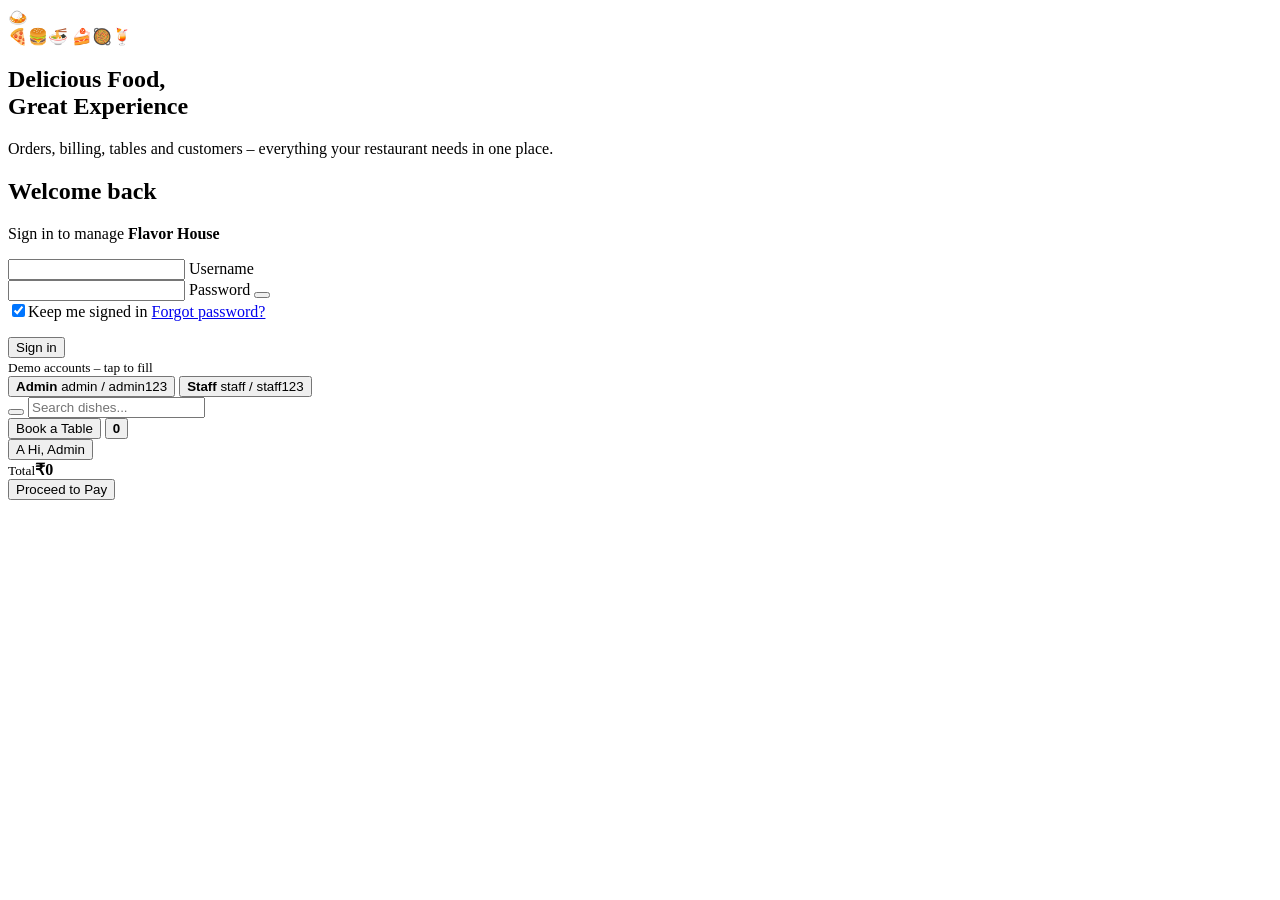
==== index.html @ 76cc6c1e "Add initial HTML structure for restaurant management app" ====
<!DOCTYPE html>
<html lang="en">

<head>
  <meta charset="UTF-8">
  <meta name="viewport" content="width=device-width, initial-scale=1, viewport-fit=cover">
  <meta name="theme-color" content="#111111">
  <title>Flavor House – Restaurant Management</title>
  <link rel="preconnect" href="https://fonts.googleapis.com">
  <link rel="preconnect" href="https://fonts.gstatic.com" crossorigin>
  <link
    href="https://fonts.googleapis.com/css2?family=Inter:wght@400;500;600;700;800&family=Playfair+Display:wght@600;700&display=swap"
    rel="stylesheet">
  <link rel="stylesheet" href="style.css">
</head>

<body>

  <!-- =====================  LOGIN  ===================== -->
  <div id="login" class="login">
    <div class="bg-orbs" aria-hidden="true"><span></span><span></span><span></span></div>
    <div class="floaters" id="floaters" aria-hidden="true"></div>

    <div class="login-shell">
      <!-- brand side -->
      <section class="login-brand">
        <div class="orbit" aria-hidden="true">
          <div class="orbit-ring"></div>
          <div class="orbit-center">🍛</div>
          <span style="--i:0">🍕</span><span style="--i:1">🍔</span><span style="--i:2">🍜</span>
          <span style="--i:3">🍰</span><span style="--i:4">🥘</span><span style="--i:5">🍹</span>
        </div>
        <h2>Delicious Food,<br>Great Experience</h2>
        <p>Orders, billing, tables and customers – everything your restaurant needs in one place.</p>
      </section>

      <!-- form side -->
      <section class="login-card" id="loginCard">
        <div class="login-logo" id="loginLogo"></div>
        <h1>Welcome back</h1>
        <p class="sub">Sign in to manage <b>Flavor House</b></p>

        <form id="loginForm" autocomplete="on" novalidate>
          <div class="lf-field">
            <input id="lfUser" name="username" type="text" placeholder=" " autocomplete="username" required>
            <label for="lfUser">Username</label>
            <span class="lf-ic" data-ic="user"></span>
            <i class="lf-line"></i>
          </div>
          <div class="lf-field">
            <input id="lfPass" name="password" type="password" placeholder=" " autocomplete="current-password" required>
            <label for="lfPass">Password</label>
            <span class="lf-ic" data-ic="lock"></span>
            <button type="button" class="lf-eye" id="lfEye" aria-label="Show password"></button>
            <i class="lf-line"></i>
          </div>

          <div class="lf-row">
            <label class="check"><input type="checkbox" id="lfRemember" checked><span></span>Keep me signed in</label>
            <a href="#" id="lfForgot">Forgot password?</a>
          </div>

          <p class="lf-error" id="lfError" role="alert"></p>

          <button class="login-btn" id="lfSubmit" type="submit"><span>Sign in</span><i class="spin"></i></button>
        </form>

        <div class="demo-box">
          <small>Demo accounts – tap to fill</small>
          <div>
            <button type="button" class="demo-chip" data-demo="admin|admin123"><b>Admin</b> admin / admin123</button>
            <button type="button" class="demo-chip" data-demo="staff|staff123"><b>Staff</b> staff / staff123</button>
          </div>
        </div>
      </section>
    </div>
  </div>

  <!-- =====================  APP  ===================== -->
  <div id="app" class="app hidden">

    <header class="topbar">
      <div class="brand" id="topBrand"></div>
      <button class="icon-btn top-burger" data-action="toggle-sidebar" aria-label="Toggle menu" data-ic="burger"
        data-size="22"></button>

      <label class="search" aria-label="Search dishes">
        <input id="globalSearch" data-input="search" type="search" placeholder="Search dishes..." autocomplete="off">
        <span data-ic="search" data-size="17"></span>
      </label>

      <div class="top-actions">
        <button class="btn gold sm book-btn" data-action="book-table"><span data-ic="calendar"
            data-size="16"></span>Book a Table</button>
        <button class="icon-btn cart-btn" data-action="goto-cart" aria-label="Open basket">
          <span data-ic="cart" data-size="22"></span>
          <b class="badge-dot" id="cartBadge">0</b>
        </button>
        <div class="user-menu" id="userMenu">
          <button class="user-btn" data-action="toggle-user" aria-haspopup="true">
            <span class="avatar" id="userAvatar">A</span>
            <span class="user-hi" id="userHi">Hi, Admin</span>
            <span data-ic="chevron" data-size="16"></span>
          </button>
          <div class="user-drop" id="userDrop"></div>
        </div>
      </div>
    </header>

    <aside class="sidebar" id="sidebar">
      <nav id="nav"></nav>
      <div class="offer" id="offerCard"></div>
    </aside>

    <main class="main" id="main">
      <div id="view"></div>
    </main>

    <!-- mobile bottom checkout bar -->
    <div class="checkout-bar" id="checkoutBar">
      <div class="cb-total" data-action="goto-cart"><small>Total</small><b id="cbTotal">₹0</b></div>
      <button class="btn gold lg" data-action="checkout">Proceed to Pay</button>
    </div>
  </div>

  <div id="scrim"></div>
  <div id="modalRoot"></div>
  <div id="toasts" aria-live="polite"></div>
  <div id="printArea"></div>

  <script src="script.js"></script>
</body>

</html>
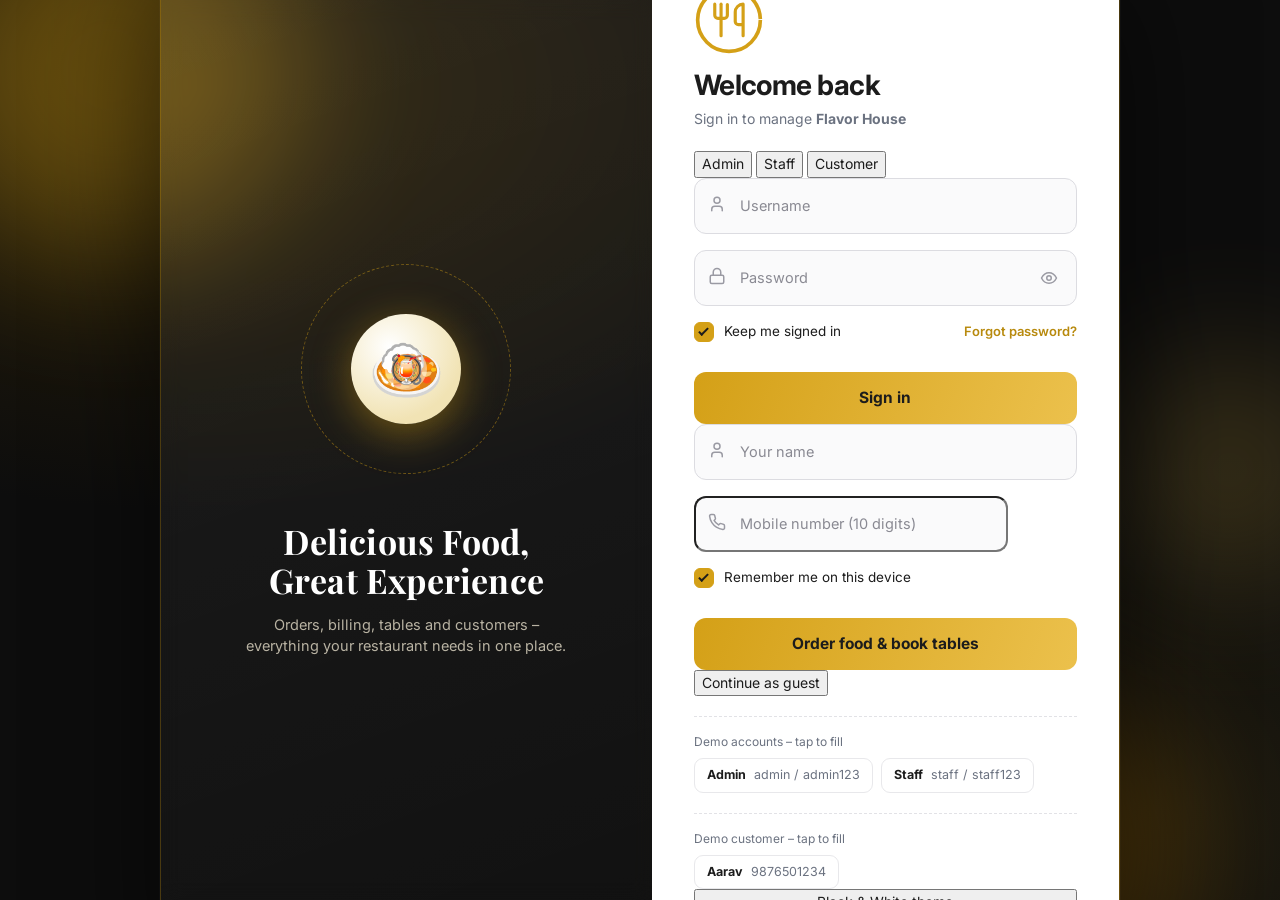
==== commit 385fc22b: "Refactor index.html for improved structure and clarity" ====
--- a/index.html
+++ b/index.html
@@ -2,133 +2,301 @@
 <html lang="en">
 
 <head>
-  <meta charset="UTF-8">
-  <meta name="viewport" content="width=device-width, initial-scale=1, viewport-fit=cover">
-  <meta name="theme-color" content="#111111">
-  <title>Flavor House – Restaurant Management</title>
-  <link rel="preconnect" href="https://fonts.googleapis.com">
-  <link rel="preconnect" href="https://fonts.gstatic.com" crossorigin>
-  <link
-    href="https://fonts.googleapis.com/css2?family=Inter:wght@400;500;600;700;800&family=Playfair+Display:wght@600;700&display=swap"
-    rel="stylesheet">
-  <link rel="stylesheet" href="style.css">
+    <meta charset="UTF-8">
+    <meta name="viewport" content="width=device-width, initial-scale=1, viewport-fit=cover">
+    <meta name="theme-color" content="#111111" id="metaTheme">
+    <meta name="mobile-web-app-capable" content="yes">
+    <meta name="apple-mobile-web-app-capable" content="yes">
+    <script>try { var t = localStorage.getItem("fh_theme"); if (t === "bw") document.documentElement.setAttribute("data-theme", "bw") } catch (e) { }</script>
+    <title>Flavor House – Restaurant Management</title>
+    <link rel="preconnect" href="https://fonts.googleapis.com">
+    <link rel="preconnect" href="https://fonts.gstatic.com" crossorigin>
+    <link
+        href="https://fonts.googleapis.com/css2?family=Inter:wght@400;500;600;700;800&family=Playfair+Display:wght@600;700&display=swap"
+        rel="stylesheet">
+    <link rel="stylesheet" href="style.css">
 </head>
 
 <body>
 
-  <!-- =====================  LOGIN  ===================== -->
-  <div id="login" class="login">
-    <div class="bg-orbs" aria-hidden="true"><span></span><span></span><span></span></div>
-    <div class="floaters" id="floaters" aria-hidden="true"></div>
-
-    <div class="login-shell">
-      <!-- brand side -->
-      <section class="login-brand">
-        <div class="orbit" aria-hidden="true">
-          <div class="orbit-ring"></div>
-          <div class="orbit-center">🍛</div>
-          <span style="--i:0">🍕</span><span style="--i:1">🍔</span><span style="--i:2">🍜</span>
-          <span style="--i:3">🍰</span><span style="--i:4">🥘</span><span style="--i:5">🍹</span>
-        </div>
-        <h2>Delicious Food,<br>Great Experience</h2>
-        <p>Orders, billing, tables and customers – everything your restaurant needs in one place.</p>
-      </section>
-
-      <!-- form side -->
-      <section class="login-card" id="loginCard">
-        <div class="login-logo" id="loginLogo"></div>
-        <h1>Welcome back</h1>
-        <p class="sub">Sign in to manage <b>Flavor House</b></p>
-
-        <form id="loginForm" autocomplete="on" novalidate>
-          <div class="lf-field">
-            <input id="lfUser" name="username" type="text" placeholder=" " autocomplete="username" required>
-            <label for="lfUser">Username</label>
-            <span class="lf-ic" data-ic="user"></span>
-            <i class="lf-line"></i>
-          </div>
-          <div class="lf-field">
-            <input id="lfPass" name="password" type="password" placeholder=" " autocomplete="current-password" required>
-            <label for="lfPass">Password</label>
-            <span class="lf-ic" data-ic="lock"></span>
-            <button type="button" class="lf-eye" id="lfEye" aria-label="Show password"></button>
-            <i class="lf-line"></i>
-          </div>
-
-          <div class="lf-row">
-            <label class="check"><input type="checkbox" id="lfRemember" checked><span></span>Keep me signed in</label>
-            <a href="#" id="lfForgot">Forgot password?</a>
-          </div>
-
-          <p class="lf-error" id="lfError" role="alert"></p>
-
-          <button class="login-btn" id="lfSubmit" type="submit"><span>Sign in</span><i class="spin"></i></button>
+    <!-- =====================  LOGIN  ===================== -->
+    <div id="login" class="login">
+        <div class="bg-orbs" aria-hidden="true"><span></span><span></span><span></span></div>
+        <div class="floaters" id="floaters" aria-hidden="true"></div>
+
+        <div class="login-shell">
+            <!-- brand side -->
+            <section class="login-brand">
+                <div class="orbit" aria-hidden="true">
+                    <div class="orbit-ring"></div>
+                    <div class="orbit-center">🍛</div>
+                    <span style="--i:0">🍕</span><span style="--i:1">🍔</span><span style="--i:2">🍜</span>
+                    <span style="--i:3">🍰</span><span style="--i:4">🥘</span><span style="--i:5">🍹</span>
+                </div>
+                <h2>Delicious Food,<br>Great Experience</h2>
+                <p>Orders, billing, tables and customers – everything your restaurant needs in one place.</p>
+            </section>
+
+            <!-- form side -->
+            <section class="login-card" id="loginCard">
+                <div class="login-logo" id="loginLogo"></div>
+                <h1 id="lgTitle">Welcome back</h1>
+                <p class="sub" id="lgSub">Sign in to manage <b>Flavor House</b></p>
+
+                <div class="role-tabs" id="roleTabs" role="tablist" aria-label="Sign in as">
+                    <button type="button" role="tab" data-role="admin" class="active">Admin</button>
+                    <button type="button" role="tab" data-role="staff">Staff</button>
+                    <button type="button" role="tab" data-role="customer">Customer</button>
+                </div>
+
+                <form id="loginForm" class="only-staff" autocomplete="on" novalidate>
+                    <div class="lf-field">
+                        <input id="lfUser" name="username" type="text" placeholder=" " autocomplete="username" required>
+                        <label for="lfUser">Username</label>
+                        <span class="lf-ic" data-ic="user"></span>
+                        <i class="lf-line"></i>
+                    </div>
+                    <div class="lf-field">
+                        <input id="lfPass" name="password" type="password" placeholder=" "
+                            autocomplete="current-password" required>
+                        <label for="lfPass">Password</label>
+                        <span class="lf-ic" data-ic="lock"></span>
+                        <button type="button" class="lf-eye" id="lfEye" aria-label="Show password"></button>
+                        <i class="lf-line"></i>
+                    </div>
+
+                    <div class="lf-row">
+                        <label class="check"><input type="checkbox" id="lfRemember" checked><span></span>Keep me signed
+                            in</label>
+                        <a href="#" id="lfForgot">Forgot password?</a>
+                    </div>
+
+                    <p class="lf-error" id="lfError" role="alert"></p>
+
+                    <button class="login-btn" id="lfSubmit" type="submit"><span>Sign in</span><i
+                            class="spin"></i></button>
+                </form>
+
+                <form id="custLoginForm" class="only-cust" autocomplete="on" novalidate>
+                    <div class="lf-field">
+                        <input id="clName" name="name" type="text" placeholder=" " autocomplete="name" maxlength="40">
+                        <label for="clName">Your name</label>
+                        <span class="lf-ic" data-ic="user"></span>
+                        <i class="lf-line"></i>
+                    </div>
+                    <div class="lf-field">
+                        <input id="clPhone" name="tel" type="tel" inputmode="numeric" maxlength="10" placeholder=" "
+                            autocomplete="tel">
+                        <label for="clPhone">Mobile number (10 digits)</label>
+                        <span class="lf-ic" data-ic="phone"></span>
+                        <i class="lf-line"></i>
+                    </div>
+                    <div class="lf-row">
+                        <label class="check"><input type="checkbox" id="clRemember" checked><span></span>Remember me on
+                            this device</label>
+                    </div>
+                    <p class="lf-error" id="clError" role="alert"></p>
+                    <button class="login-btn" type="submit"><span>Order food &amp; book tables</span></button>
+                    <button type="button" class="guest-link" id="goCust">Continue as guest</button>
+                </form>
+
+                <div class="demo-box only-staff" id="demoBox">
+                    <small>Demo accounts – tap to fill</small>
+                    <div>
+                        <button type="button" class="demo-chip" data-demo="admin|admin123" data-for="admin"><b>Admin</b>
+                            admin /
+                            admin123</button>
+                        <button type="button" class="demo-chip" data-demo="staff|staff123" data-for="staff"><b>Staff</b>
+                            staff /
+                            staff123</button>
+                    </div>
+                </div>
+                <div class="demo-box only-cust">
+                    <small>Demo customer – tap to fill</small>
+                    <div><button type="button" class="demo-chip" id="demoCust"><b>Aarav</b> 9876501234</button></div>
+                </div>
+                <button type="button" class="theme-pill" data-action="toggle-theme" aria-label="Switch theme"><span
+                        data-theme-label>Black &amp; White theme</span></button>
+            </section>
+        </div>
+    </div>
+
+    <!-- =====================  APP  ===================== -->
+    <div id="app" class="app hidden">
+
+        <header class="topbar">
+            <div class="brand" id="topBrand"></div>
+            <button class="icon-btn top-burger" data-action="toggle-sidebar" aria-label="Toggle menu" data-ic="burger"
+                data-size="22"></button>
+
+            <label class="search" aria-label="Search dishes">
+                <input id="globalSearch" data-input="search" type="search" placeholder="Search dishes..."
+                    autocomplete="off">
+                <span data-ic="search" data-size="17"></span>
+            </label>
+
+            <div class="top-actions">
+                <button class="icon-btn theme-btn" data-action="toggle-theme" aria-label="Switch theme"
+                    title="Switch theme"><span data-theme-icon></span></button>
+                <button class="btn gold sm book-btn" data-action="book-table"><span data-ic="calendar"
+                        data-size="16"></span>Book a Table</button>
+                <button class="icon-btn cart-btn" data-action="goto-cart" aria-label="Open basket">
+                    <span data-ic="cart" data-size="22"></span>
+                    <b class="badge-dot" id="cartBadge">0</b>
+                </button>
+                <div class="user-menu" id="userMenu">
+                    <button class="user-btn" data-action="toggle-user" aria-haspopup="true">
+                        <span class="avatar" id="userAvatar">A</span>
+                        <span class="user-hi" id="userHi">Hi, Admin</span>
+                        <span data-ic="chevron" data-size="16"></span>
+                    </button>
+                    <div class="user-drop" id="userDrop"></div>
+                </div>
+            </div>
+        </header>
+
+        <aside class="sidebar" id="sidebar">
+            <nav id="nav"></nav>
+            <div class="offer" id="offerCard"></div>
+        </aside>
+
+        <main class="main" id="main">
+            <div id="view"></div>
+        </main>
+
+        <!-- mobile bottom checkout bar -->
+        <div class="checkout-bar" id="checkoutBar">
+            <div class="cb-total" data-action="goto-cart"><small>Total</small><b id="cbTotal">₹0</b></div>
+            <button class="btn gold lg" data-action="checkout">Proceed to Pay</button>
+        </div>
+    </div>
+
+    <!-- =====================  CUSTOMER SIDE  ===================== -->
+    <div id="custApp" class="hidden">
+        <header class="k-head">
+            <h1>🍴 Flavor House</h1>
+            <nav class="k-nav" aria-label="Customer menu">
+                <a href="#" onclick="K.open('mBook');return false">Book Table</a>
+                <a href="#" onclick="K.open('mTrack');K.track();return false">My Orders</a>
+                <a href="#" onclick="K.exit();return false">Staff Login</a>
+                <a href="#" id="kOut" onclick="K.signout();return false" style="display:none">Sign out</a>
+            </nav>
+            <button class="k-theme" data-action="toggle-theme" aria-label="Switch theme"><span
+                    data-theme-icon></span></button>
+            <button class="k-cartb" onclick="K.cart(1)">🛒 <span class="k-cl">Basket</span> (<span
+                    id="kcn">0</span>)</button>
+        </header>
+        <section class="k-hero">
+            <div class="k-float" aria-hidden="true">
+                <span>🍕</span><span>🍛</span><span>🍜</span><span>🍰</span><span>🍹</span></div>
+            <p class="k-hi" id="kHi"></p>
+            <h2>Delicious Food, Great Experience</h2>
+            <p>Order online for dine-in, takeaway or home delivery – or reserve your table.</p>
+            <button class="k-btn" onclick="document.getElementById('kmenu').scrollIntoView({behavior:'smooth'})">Order
+                Now</button>
+            <button class="k-btn k-o" onclick="K.open('mBook')">Book a Table</button>
+        </section>
+        <div class="k-wrap" id="kmenu">
+            <div class="k-tools"><input id="kq" placeholder="Search dishes..." oninput="K.draw(1)">
+                <select id="kvf" onchange="K.draw(1)" style="max-width:150px">
+                    <option value="">All</option>
+                    <option value="v">Veg only</option>
+                    <option value="n">Non-veg</option>
+                </select>
+            </div>
+            <div class="k-chips" id="kchips"></div>
+            <div class="k-grid" id="kgrid"></div>
+            <p id="kmsg" style="margin-top:20px"></p>
+        </div>
+        <footer>© Flavor House · Open daily 11:00 AM – 10:30 PM</footer>
+        <div class="k-scrim" id="kscrim" onclick="K.cart(0);K.close()"></div>
+        <aside class="k-drawer" id="kdrawer">
+            <div class="k-dh"><span>Your Basket</span><button onclick="K.cart(0)"
+                    style="background:none;font-size:20px">✕</button></div>
+            <div class="k-dbody" id="kcl"></div>
+            <div class="k-df" id="kcf"></div>
+        </aside>
+
+        <div class="k-modal" id="kmCo">
+            <div class="k-mc">
+                <h3>Checkout</h3>
+                <div class="k-seg" id="ktyp"><button data-t="dine-in" class="k-on">Dine-in</button><button
+                        data-t="takeaway">Takeaway</button><button data-t="delivery">Delivery</button></div>
+                <div><label>Name</label><input id="kcName"></div>
+                <div><label>Phone (10 digits)</label><input id="kcPh" inputmode="numeric" maxlength="10"></div>
+                <div id="kfT"><label>Table</label><select id="kcTb"></select></div>
+                <div id="kfA" style="display:none"><label>Delivery address</label><textarea id="kcAd"
+                        rows="2"></textarea></div>
+                <div><label>Cooking note (optional)</label><input id="kcNo" placeholder="Less spicy, no onion..."></div>
+                <div><label>Coupon code (optional)</label><input id="kcCp" placeholder="WELCOME10 / FLAT50 / FEAST20"
+                        autocapitalize="characters" oninput="K.upd()"></div>
+                <div class="k-tot"><span>Subtotal</span><span id="kcS">₹0</span></div>
+                <div class="k-tot" id="kcDr"><span id="kcDl">Discount</span><span id="kcDv">₹0</span></div>
+                <div class="k-tot k-b"><span>Total</span><span id="kcT">₹0</span></div>
+                <button class="k-btn" onclick="K.place()">Place Order (pay at restaurant / on delivery)</button>
+                <button class="k-btn k-o" onclick="K.close()">Cancel</button>
+            </div>
+        </div>
+
+        <div class="k-modal" id="kmBook">
+            <div class="k-mc">
+                <h3>Book a Table</h3>
+                <div><label>Name</label><input id="kbN"></div>
+                <div><label>Phone</label><input id="kbP" inputmode="numeric" maxlength="10"></div>
+                <div class="k-row">
+                    <div style="flex:1"><label>Date</label><input type="date" id="kbD" onchange="K.slots()"></div>
+                    <div style="flex:1"><label>Time</label><select id="kbTm" onchange="K.slots()"></select></div>
+                </div>
+                <div><label>Guests</label><input type="number" id="kbG" min="1" max="10" value="2" oninput="K.slots()">
+                </div>
+                <p class="k-hint" id="kbHint"></p>
+                <div><label>Special request</label><input id="kbNo"></div>
+                <button class="k-btn" onclick="K.book()">Confirm Booking</button><button class="k-btn k-o"
+                    onclick="K.close()">Close</button>
+            </div>
+        </div>
+
+        <div class="k-modal" id="kmTrack">
+            <div class="k-mc">
+                <h3>My Orders &amp; Bookings</h3>
+                <div class="k-row"><input id="ktP" inputmode="numeric" maxlength="10"
+                        placeholder="Your phone number"><button class="k-btn" onclick="K.track()">Find</button></div>
+                <div id="ktR" style="display:grid;gap:8px"></div>
+                <h4 class="k-sub">My table bookings</h4>
+                <div id="ktB" style="display:grid;gap:8px"></div>
+                <button class="k-btn k-o" onclick="K.close()">Close</button>
+            </div>
+        </div>
+        <button class="k-bar" id="kBar" onclick="K.cart(1)" aria-label="Open basket"><span id="kBarN">0 items</span><b
+                id="kBarT">₹0</b><span>View basket ›</span></button>
+        <div class="k-banner" id="kBanner"><span id="kBannerTxt"></span><button onclick="K.dismiss()">OK</button></div>
+    </div>
+
+    <div id="scrim"></div>
+    <div id="modalRoot"></div>
+    <div id="toasts" aria-live="polite"></div>
+    <div id="printArea"></div>
+
+    <!-- FlavorBot assistant (built in script.js) -->
+    <button id="botFab" class="bot-fab" aria-label="Open help assistant" aria-expanded="false"><span
+            class="bf-ic">💬</span><span class="bf-tx">Help</span></button>
+    <section id="botPanel" class="bot-panel" role="dialog" aria-label="FlavorBot assistant" aria-hidden="true">
+        <header class="bot-head">
+            <span class="bot-av">🤖</span>
+            <div><b>FlavorBot</b><small id="botSub">Ask me about the menu, orders, tables…</small></div>
+            <button class="bot-x" id="botClear" aria-label="Clear chat" title="Clear chat">⟲</button>
+            <button class="bot-x" id="botClose" aria-label="Close assistant">✕</button>
+        </header>
+        <div class="bot-msgs" id="botMsgs" aria-live="polite"></div>
+        <div class="bot-chips" id="botChips"></div>
+        <form class="bot-form" id="botForm" autocomplete="off">
+            <input id="botInput" type="text" placeholder="Type your question… (English / हिंदी)" enterkeyhint="send"
+                maxlength="200">
+            <button type="submit" aria-label="Send">➤</button>
         </form>
-
-        <div class="demo-box">
-          <small>Demo accounts – tap to fill</small>
-          <div>
-            <button type="button" class="demo-chip" data-demo="admin|admin123"><b>Admin</b> admin / admin123</button>
-            <button type="button" class="demo-chip" data-demo="staff|staff123"><b>Staff</b> staff / staff123</button>
-          </div>
-        </div>
-      </section>
-    </div>
-  </div>
-
-  <!-- =====================  APP  ===================== -->
-  <div id="app" class="app hidden">
-
-    <header class="topbar">
-      <div class="brand" id="topBrand"></div>
-      <button class="icon-btn top-burger" data-action="toggle-sidebar" aria-label="Toggle menu" data-ic="burger"
-        data-size="22"></button>
-
-      <label class="search" aria-label="Search dishes">
-        <input id="globalSearch" data-input="search" type="search" placeholder="Search dishes..." autocomplete="off">
-        <span data-ic="search" data-size="17"></span>
-      </label>
-
-      <div class="top-actions">
-        <button class="btn gold sm book-btn" data-action="book-table"><span data-ic="calendar"
-            data-size="16"></span>Book a Table</button>
-        <button class="icon-btn cart-btn" data-action="goto-cart" aria-label="Open basket">
-          <span data-ic="cart" data-size="22"></span>
-          <b class="badge-dot" id="cartBadge">0</b>
-        </button>
-        <div class="user-menu" id="userMenu">
-          <button class="user-btn" data-action="toggle-user" aria-haspopup="true">
-            <span class="avatar" id="userAvatar">A</span>
-            <span class="user-hi" id="userHi">Hi, Admin</span>
-            <span data-ic="chevron" data-size="16"></span>
-          </button>
-          <div class="user-drop" id="userDrop"></div>
-        </div>
-      </div>
-    </header>
-
-    <aside class="sidebar" id="sidebar">
-      <nav id="nav"></nav>
-      <div class="offer" id="offerCard"></div>
-    </aside>
-
-    <main class="main" id="main">
-      <div id="view"></div>
-    </main>
-
-    <!-- mobile bottom checkout bar -->
-    <div class="checkout-bar" id="checkoutBar">
-      <div class="cb-total" data-action="goto-cart"><small>Total</small><b id="cbTotal">₹0</b></div>
-      <button class="btn gold lg" data-action="checkout">Proceed to Pay</button>
-    </div>
-  </div>
-
-  <div id="scrim"></div>
-  <div id="modalRoot"></div>
-  <div id="toasts" aria-live="polite"></div>
-  <div id="printArea"></div>
-
-  <script src="script.js"></script>
+    </section>
+
+    <script src="script.js"></script>
 </body>
 
 </html>
--- a/style.css
+++ b/style.css
@@ -0,0 +1,3715 @@
+/* ==========================================================================
+   FLAVOR HOUSE  –  stylesheet
+   Palette: gold #D4A017 · charcoal #1C1C1C · light grey #F5F5F5 · white
+            veg green #28A745 · non-veg red #DC3545
+   ========================================================================== */
+:root {
+    --gold: #D4A017;
+    --gold-d: #B88A0E;
+    --gold-soft: #FBF3D9;
+    --ink: #1C1C1C;
+    --shell: #121212;
+    --bg: #F5F5F5;
+    --line: #E8E8EB;
+    --muted: #6B7280;
+    --green: #28A745;
+    --red: #DC3545;
+    --amber: #E8A317;
+    --radius: 14px;
+    --sbw: 232px;
+    --font: 'Inter', system-ui, -apple-system, 'Segoe UI', Roboto, sans-serif;
+    --serif: 'Playfair Display', Georgia, 'Times New Roman', serif;
+}
+
+*,
+*::before,
+*::after {
+    box-sizing: border-box;
+}
+
+html,
+body {
+    height: 100%;
+}
+
+body {
+    margin: 0;
+    font-family: var(--font);
+    font-size: 14px;
+    line-height: 1.45;
+    color: var(--ink);
+    background: var(--shell);
+    -webkit-font-smoothing: antialiased;
+    overflow: hidden;
+}
+
+h1,
+h2,
+h3,
+h4,
+p {
+    margin: 0;
+}
+
+button,
+input,
+select,
+textarea {
+    font: inherit;
+    color: inherit;
+}
+
+button {
+    cursor: pointer;
+}
+
+a {
+    color: inherit;
+    text-decoration: none;
+}
+
+.hidden {
+    display: none !important;
+}
+
+.muted {
+    color: var(--muted);
+}
+
+.ic {
+    flex: none;
+    display: block;
+}
+
+:focus-visible {
+    outline: 2px solid var(--gold);
+    outline-offset: 2px;
+}
+
+body.modal-open {
+    overflow: hidden;
+}
+
+.only-mobile {
+    display: none;
+}
+
+/* ---------- buttons ---------- */
+.btn {
+    display: inline-flex;
+    align-items: center;
+    justify-content: center;
+    gap: 8px;
+    height: 42px;
+    padding: 0 18px;
+    border-radius: 10px;
+    border: 1.5px solid transparent;
+    font-weight: 600;
+    font-size: 14px;
+    white-space: nowrap;
+    transition: background .15s, transform .1s, box-shadow .15s, border-color .15s;
+}
+
+.btn:active:not(:disabled) {
+    transform: translateY(1px);
+}
+
+.btn:disabled {
+    opacity: .5;
+    cursor: not-allowed;
+}
+
+.btn.sm {
+    height: 36px;
+    padding: 0 14px;
+    font-size: 13px;
+}
+
+.btn.xs {
+    height: 30px;
+    padding: 0 11px;
+    font-size: 12px;
+    border-radius: 8px;
+}
+
+.btn.lg {
+    height: 48px;
+    font-size: 15px;
+    padding: 0 24px;
+}
+
+.btn.block {
+    width: 100%;
+}
+
+.btn.gold {
+    background: var(--gold);
+    color: var(--ink);
+}
+
+.btn.gold:hover:not(:disabled) {
+    background: #E2AE1F;
+    box-shadow: 0 6px 16px rgba(212, 160, 23, .35);
+}
+
+.btn.dark {
+    background: var(--ink);
+    color: #fff;
+}
+
+.btn.dark:hover:not(:disabled) {
+    background: #333;
+}
+
+.btn.outline {
+    background: #fff;
+    border-color: var(--line);
+    color: var(--ink);
+}
+
+.btn.outline:hover:not(:disabled) {
+    border-color: var(--gold);
+    background: var(--gold-soft);
+}
+
+.btn.outline.red,
+.btn.red {
+    color: var(--red);
+}
+
+.btn.outline.red:hover:not(:disabled) {
+    border-color: var(--red);
+    background: #FDECEE;
+}
+
+.btn.ghost {
+    background: transparent;
+    color: var(--muted);
+}
+
+.btn.ghost:hover {
+    background: var(--bg);
+    color: var(--ink);
+}
+
+.btn.danger {
+    background: var(--red);
+    color: #fff;
+}
+
+.btn.danger:hover {
+    background: #c22d3b;
+}
+
+.btn .spin,
+.login-btn .spin {
+    display: none;
+}
+
+.btn.loading span {
+    opacity: 0;
+}
+
+.btn.loading,
+.login-btn.loading {
+    position: relative;
+    pointer-events: none;
+}
+
+.btn.loading .spin,
+.login-btn.loading .spin {
+    display: block;
+    position: absolute;
+    width: 20px;
+    height: 20px;
+    border-radius: 50%;
+    border: 3px solid rgba(0, 0, 0, .2);
+    border-top-color: var(--ink);
+    animation: spin .7s linear infinite;
+}
+
+.login-btn.loading .spin {
+    border-color: rgba(255, 255, 255, .3);
+    border-top-color: #fff;
+}
+
+@keyframes spin {
+    to {
+        transform: rotate(360deg);
+    }
+}
+
+.link {
+    background: none;
+    border: 0;
+    padding: 0;
+    font-weight: 600;
+    font-size: 13px;
+    color: var(--gold-d);
+}
+
+.link:hover {
+    text-decoration: underline;
+}
+
+.link.danger {
+    color: var(--red);
+}
+
+.icon-btn {
+    position: relative;
+    display: inline-grid;
+    place-items: center;
+    width: 40px;
+    height: 40px;
+    flex: none;
+    border: 0;
+    border-radius: 10px;
+    background: transparent;
+    color: #fff;
+    transition: background .15s;
+}
+
+.icon-btn:hover {
+    background: #2a2a2a;
+}
+
+.icon-btn.dark {
+    color: var(--ink);
+    width: 34px;
+    height: 34px;
+}
+
+.icon-btn.dark:hover:not(:disabled) {
+    background: #EFEFEF;
+}
+
+.icon-btn.dark.red:hover {
+    background: #FDECEE;
+    color: var(--red);
+}
+
+.icon-btn:disabled {
+    opacity: .35;
+    cursor: not-allowed;
+}
+
+/* ---------- form controls ---------- */
+.field {
+    display: block;
+    margin-bottom: 14px;
+    min-width: 0;
+}
+
+.field>label {
+    display: block;
+    margin-bottom: 6px;
+    font-size: 12.5px;
+    font-weight: 600;
+    color: #3b3b40;
+}
+
+.field small,
+label small {
+    font-weight: 400;
+    color: var(--muted);
+}
+
+input[type="text"],
+input[type="search"],
+input[type="number"],
+input[type="email"],
+input[type="date"],
+input[type="password"],
+input:not([type]),
+select,
+textarea {
+    width: 100%;
+    height: 42px;
+    padding: 0 12px;
+    background: #fff;
+    border: 1.5px solid #DCDCE1;
+    border-radius: 10px;
+    outline: 0;
+    transition: border-color .15s, box-shadow .15s;
+}
+
+textarea {
+    height: auto;
+    padding: 10px 12px;
+    resize: vertical;
+}
+
+select {
+    appearance: none;
+    padding-right: 34px;
+    background: #fff url("data:image/svg+xml,%3Csvg xmlns='http://www.w3.org/2000/svg' width='16' height='16' viewBox='0 0 24 24' fill='none' stroke='%236B7280' stroke-width='2.2' stroke-linecap='round' stroke-linejoin='round'%3E%3Cpath d='m6 9 6 6 6-6'/%3E%3C/svg%3E") no-repeat right 10px center;
+}
+
+input:focus,
+select:focus,
+textarea:focus {
+    border-color: var(--gold);
+    box-shadow: 0 0 0 3px rgba(212, 160, 23, .2);
+}
+
+::placeholder {
+    color: #A0A0A8;
+}
+
+.row {
+    display: grid;
+    grid-template-columns: 1fr 1fr;
+    gap: 12px;
+}
+
+.row3 {
+    display: grid;
+    grid-template-columns: 1.2fr 1fr .8fr;
+    gap: 12px;
+}
+
+.hint {
+    font-size: 12.5px;
+    color: var(--muted);
+    margin: 4px 0 12px;
+}
+
+.check {
+    display: flex;
+    align-items: center;
+    gap: 10px;
+    margin: 6px 0 14px;
+    font-size: 13.5px;
+    cursor: pointer;
+    user-select: none;
+}
+
+.check input {
+    position: absolute;
+    opacity: 0;
+    pointer-events: none;
+}
+
+.check span {
+    width: 20px;
+    height: 20px;
+    flex: none;
+    border-radius: 6px;
+    border: 1.5px solid #C8C8CF;
+    display: grid;
+    place-items: center;
+    transition: .15s;
+    background: #fff;
+}
+
+.check input:checked+span {
+    background: var(--gold);
+    border-color: var(--gold);
+}
+
+.check input:checked+span::after {
+    content: "";
+    width: 5px;
+    height: 10px;
+    border: solid var(--ink);
+    border-width: 0 2.2px 2.2px 0;
+    transform: rotate(45deg) translate(-1px, -1px);
+}
+
+.check input:focus-visible+span {
+    outline: 2px solid var(--gold);
+    outline-offset: 2px;
+}
+
+.radio-seg {
+    display: flex;
+    gap: 8px;
+}
+
+.radio-seg label {
+    flex: 1;
+    cursor: pointer;
+}
+
+.radio-seg input {
+    position: absolute;
+    opacity: 0;
+}
+
+.radio-seg span {
+    display: flex;
+    align-items: center;
+    justify-content: center;
+    gap: 8px;
+    height: 42px;
+    border: 1.5px solid #DCDCE1;
+    border-radius: 10px;
+    font-weight: 500;
+    transition: .15s;
+}
+
+.radio-seg input:checked+span {
+    border-color: var(--gold);
+    background: var(--gold-soft);
+    font-weight: 600;
+}
+
+.radio-seg input:focus-visible+span {
+    outline: 2px solid var(--gold);
+    outline-offset: 2px;
+}
+
+/* veg / non-veg marks */
+.dot {
+    display: inline-block;
+    width: 11px;
+    height: 11px;
+    border-radius: 50%;
+    flex: none;
+    vertical-align: middle;
+}
+
+.dot.veg {
+    background: var(--green);
+    box-shadow: 0 0 0 2px #fff, 0 0 0 3px var(--green);
+    margin: 0 3px;
+}
+
+.dot.nonveg {
+    background: var(--red);
+    box-shadow: 0 0 0 2px #fff, 0 0 0 3px var(--red);
+    margin: 0 3px;
+}
+
+/* ---------- badges ---------- */
+.badge {
+    display: inline-block;
+    padding: 3px 10px;
+    border-radius: 20px;
+    font-size: 12px;
+    font-weight: 600;
+    white-space: nowrap;
+    background: #eee;
+    color: #444;
+}
+
+.st-pending {
+    background: #FFF1CC;
+    color: #8A5B00;
+}
+
+.st-preparing {
+    background: #E3EEFF;
+    color: #1D4ED8;
+}
+
+.st-ready {
+    background: #EDE5FF;
+    color: #6D28D9;
+}
+
+.st-completed {
+    background: #E0F5E6;
+    color: #17703A;
+}
+
+.st-cancelled {
+    background: #FDE6E8;
+    color: #B4232F;
+}
+
+.bk-confirmed {
+    background: #E3EEFF;
+    color: #1D4ED8;
+}
+
+.bk-completed {
+    background: #E0F5E6;
+    color: #17703A;
+}
+
+.bk-cancelled {
+    background: #FDE6E8;
+    color: #B4232F;
+}
+
+.m-cash {
+    background: #E0F5E6;
+    color: #17703A;
+}
+
+.m-card {
+    background: #E3EEFF;
+    color: #1D4ED8;
+}
+
+.m-upi {
+    background: #EDE5FF;
+    color: #6D28D9;
+}
+
+.tier-gold {
+    background: var(--gold-soft);
+    color: #8A6200;
+}
+
+.tier-silver {
+    background: #EAEAEE;
+    color: #4B4B55;
+}
+
+.tier-reg {
+    background: #F3F3F5;
+    color: #6B7280;
+}
+
+.role-badge {
+    padding: 2px 9px;
+    border-radius: 20px;
+    font-size: 11.5px;
+    font-weight: 600;
+}
+
+.role-badge.admin {
+    background: var(--gold-soft);
+    color: #8A6200;
+}
+
+.role-badge.staff {
+    background: #E3EEFF;
+    color: #1D4ED8;
+}
+
+/* ---------- toasts ---------- */
+#toasts {
+    position: fixed;
+    right: 20px;
+    bottom: 20px;
+    z-index: 300;
+    display: flex;
+    flex-direction: column;
+    gap: 10px;
+    pointer-events: none;
+}
+
+.toast {
+    display: flex;
+    align-items: center;
+    gap: 10px;
+    min-width: 240px;
+    max-width: 360px;
+    padding: 12px 16px;
+    border-radius: 12px;
+    background: var(--ink);
+    color: #fff;
+    box-shadow: 0 12px 30px rgba(0, 0, 0, .3);
+    animation: toastIn .3s cubic-bezier(.2, .9, .3, 1.2);
+    font-size: 13.5px;
+}
+
+.toast .t-ic {
+    display: grid;
+    place-items: center;
+    width: 24px;
+    height: 24px;
+    border-radius: 50%;
+    background: var(--green);
+    flex: none;
+}
+
+.toast.error .t-ic {
+    background: var(--red);
+}
+
+.toast.out {
+    opacity: 0;
+    transform: translateY(8px);
+    transition: .3s;
+}
+
+@keyframes toastIn {
+    from {
+        opacity: 0;
+        transform: translateY(14px) scale(.96);
+    }
+}
+
+/* ---------- modal ---------- */
+#modalRoot:empty {
+    display: none;
+}
+
+.backdrop {
+    position: fixed;
+    inset: 0;
+    z-index: 200;
+    display: grid;
+    place-items: center;
+    padding: 16px;
+    background: rgba(10, 10, 10, .6);
+    backdrop-filter: blur(3px);
+    animation: fade .2s;
+}
+
+.modal {
+    width: min(600px, 100%);
+    max-height: calc(100dvh - 32px);
+    display: flex;
+    flex-direction: column;
+    background: #fff;
+    color: var(--ink);
+    border-radius: 18px;
+    overflow: hidden;
+    box-shadow: 0 30px 80px rgba(0, 0, 0, .45);
+    animation: pop .28s cubic-bezier(.2, .9, .3, 1.15);
+}
+
+.modal.sm {
+    width: min(430px, 100%);
+}
+
+.modal.lg {
+    width: min(880px, 100%);
+}
+
+.m-head {
+    display: flex;
+    align-items: center;
+    justify-content: space-between;
+    padding: 16px 16px 14px 22px;
+    border-bottom: 1px solid var(--line);
+}
+
+.m-head h3 {
+    font-size: 18px;
+}
+
+.m-body {
+    padding: 18px 22px 0;
+    overflow: auto;
+}
+
+.m-foot {
+    position: sticky;
+    bottom: 0;
+    z-index: 2;
+    display: flex;
+    justify-content: flex-end;
+    align-items: center;
+    gap: 10px;
+    margin-top: 16px;
+    padding: 14px 0 18px;
+    background: #fff;
+    border-top: 1px solid var(--line);
+}
+
+.confirm-msg {
+    font-size: 14.5px;
+    line-height: 1.55;
+    color: #3b3b40;
+}
+
+@keyframes fade {
+    from {
+        opacity: 0;
+    }
+}
+
+@keyframes pop {
+    from {
+        opacity: 0;
+        transform: translateY(18px) scale(.97);
+    }
+}
+
+/* ==========================================================================
+   LOGIN
+   ========================================================================== */
+.login {
+    position: fixed;
+    inset: 0;
+    z-index: 100;
+    display: grid;
+    place-items: center;
+    padding: 18px;
+    overflow: auto;
+    background: radial-gradient(1200px 700px at 15% 10%, #2a2008 0%, transparent 60%), radial-gradient(900px 600px at 90% 90%, #1d1a10 0%, transparent 60%), #0d0d0d;
+}
+
+.login.leaving {
+    animation: loginOut .65s cubic-bezier(.6, 0, .8, .4) forwards;
+}
+
+@keyframes loginOut {
+    to {
+        opacity: 0;
+        transform: scale(1.08);
+        filter: blur(6px);
+    }
+}
+
+.bg-orbs span {
+    position: absolute;
+    border-radius: 50%;
+    filter: blur(70px);
+    opacity: .5;
+    animation: drift 14s ease-in-out infinite alternate;
+}
+
+.bg-orbs span:nth-child(1) {
+    width: 380px;
+    height: 380px;
+    background: #D4A017;
+    top: -120px;
+    left: -80px;
+    opacity: .35;
+}
+
+.bg-orbs span:nth-child(2) {
+    width: 300px;
+    height: 300px;
+    background: #8c5a00;
+    bottom: -100px;
+    right: 8%;
+    animation-delay: -5s;
+}
+
+.bg-orbs span:nth-child(3) {
+    width: 220px;
+    height: 220px;
+    background: #f1c54b;
+    top: 40%;
+    right: -60px;
+    opacity: .2;
+    animation-delay: -9s;
+}
+
+@keyframes drift {
+    to {
+        transform: translate(60px, 40px) scale(1.15);
+    }
+}
+
+.floaters {
+    position: absolute;
+    inset: 0;
+    overflow: hidden;
+    pointer-events: none;
+}
+
+.floaters span {
+    position: absolute;
+    bottom: -60px;
+    opacity: .16;
+    filter: saturate(.8);
+    animation: floatUp linear infinite;
+}
+
+@keyframes floatUp {
+    from {
+        transform: translateY(0) rotate(0);
+    }
+
+    to {
+        transform: translateY(-115vh) rotate(360deg);
+    }
+}
+
+.login-shell {
+    position: relative;
+    z-index: 1;
+    display: grid;
+    grid-template-columns: 1.05fr 1fr;
+    width: min(960px, 100%);
+    min-height: 560px;
+    border-radius: 26px;
+    overflow: hidden;
+    border: 1px solid rgba(212, 160, 23, .3);
+    box-shadow: 0 40px 120px rgba(0, 0, 0, .6), 0 0 0 1px rgba(255, 255, 255, .03);
+    animation: rise .9s cubic-bezier(.2, .8, .2, 1) both;
+}
+
+.login.entering .login-shell {
+    animation: rise .9s cubic-bezier(.2, .8, .2, 1) both;
+}
+
+@keyframes rise {
+    from {
+        opacity: 0;
+        transform: translateY(40px) scale(.96);
+    }
+}
+
+.login-brand {
+    position: relative;
+    display: flex;
+    flex-direction: column;
+    justify-content: center;
+    align-items: center;
+    text-align: center;
+    gap: 14px;
+    padding: 40px 36px;
+    color: #fff;
+    background: linear-gradient(160deg, rgba(255, 255, 255, .07), rgba(255, 255, 255, .02));
+    backdrop-filter: blur(10px);
+}
+
+.login-brand h2 {
+    font-family: var(--serif);
+    font-size: 34px;
+    line-height: 1.15;
+    color: #fff;
+    letter-spacing: .2px;
+}
+
+.login-brand p {
+    max-width: 340px;
+    color: #b9b3a3;
+    font-size: 14.5px;
+}
+
+.orbit {
+    position: relative;
+    width: 250px;
+    height: 250px;
+    margin-bottom: 14px;
+}
+
+.orbit-ring {
+    position: absolute;
+    inset: 20px;
+    border-radius: 50%;
+    border: 1.5px dashed rgba(212, 160, 23, .45);
+    animation: spin 40s linear infinite;
+}
+
+.orbit-center {
+    position: absolute;
+    inset: 70px;
+    display: grid;
+    place-items: center;
+    font-size: 62px;
+    border-radius: 50%;
+    background: radial-gradient(circle at 35% 30%, #fff, #f1e3b4 70%);
+    box-shadow: 0 10px 40px rgba(212, 160, 23, .45);
+    animation: bob 4s ease-in-out infinite;
+}
+
+@keyframes bob {
+    50% {
+        transform: translateY(-8px);
+    }
+}
+
+.orbit span {
+    position: absolute;
+    top: 50%;
+    left: 50%;
+    width: 42px;
+    height: 42px;
+    margin: -21px 0 0 -21px;
+    display: grid;
+    place-items: center;
+    font-size: 28px;
+    border-radius: 50%;
+    background: rgba(255, 255, 255, .1);
+    animation: orbit 18s linear infinite;
+    animation-delay: calc(var(--i) * -3s);
+}
+
+@keyframes orbit {
+    from {
+        transform: rotate(0) translateX(112px) rotate(0);
+    }
+
+    to {
+        transform: rotate(360deg) translateX(112px) rotate(-360deg);
+    }
+}
+
+.login-card {
+    background: #fff;
+    color: var(--ink);
+    padding: 40px 42px;
+    display: flex;
+    flex-direction: column;
+    justify-content: center;
+}
+
+.login-card.shake {
+    animation: shake .45s;
+}
+
+@keyframes shake {
+
+    20%,
+    60% {
+        transform: translateX(-9px);
+    }
+
+    40%,
+    80% {
+        transform: translateX(9px);
+    }
+}
+
+.login-logo {
+    width: 70px;
+    height: 70px;
+    margin-bottom: 10px;
+}
+
+.logo-svg.draw circle,
+.logo-svg.draw path {
+    stroke-dasharray: 1;
+    stroke-dashoffset: 1;
+    animation: draw 1.8s .3s ease forwards;
+}
+
+.logo-svg.draw path {
+    animation-delay: .9s;
+}
+
+@keyframes draw {
+    to {
+        stroke-dashoffset: 0;
+    }
+}
+
+.login-card h1 {
+    font-size: 28px;
+    letter-spacing: -.02em;
+}
+
+.login-card .sub {
+    margin: 4px 0 22px;
+    color: var(--muted);
+}
+
+.lf-field {
+    position: relative;
+    margin-bottom: 16px;
+}
+
+.lf-field input {
+    height: 56px;
+    padding: 20px 46px 4px 46px;
+    border-radius: 12px;
+    background: #FAFAFB;
+}
+
+.lf-field label {
+    position: absolute;
+    left: 46px;
+    top: 17px;
+    color: #8a8a93;
+    font-size: 14.5px;
+    pointer-events: none;
+    transition: .18s ease;
+    transform-origin: left;
+}
+
+.lf-field input:focus+label,
+.lf-field input:not(:placeholder-shown)+label {
+    top: 7px;
+    font-size: 11.5px;
+    color: var(--gold-d);
+    font-weight: 600;
+}
+
+.lf-ic {
+    position: absolute;
+    left: 14px;
+    top: 17px;
+    color: #9a9aa3;
+    transition: color .2s;
+}
+
+.lf-field:focus-within .lf-ic {
+    color: var(--gold);
+}
+
+.lf-line {
+    position: absolute;
+    left: 12px;
+    right: 12px;
+    bottom: 0;
+    height: 2.5px;
+    border-radius: 2px;
+    background: var(--gold);
+    transform: scaleX(0);
+    transition: transform .3s;
+}
+
+.lf-field:focus-within .lf-line {
+    transform: scaleX(1);
+}
+
+.lf-eye {
+    position: absolute;
+    right: 8px;
+    top: 8px;
+    width: 40px;
+    height: 40px;
+    display: grid;
+    place-items: center;
+    border: 0;
+    background: transparent;
+    color: #9a9aa3;
+    border-radius: 10px;
+}
+
+.lf-eye:hover {
+    color: var(--ink);
+    background: #eee;
+}
+
+.lf-row {
+    display: flex;
+    align-items: center;
+    justify-content: space-between;
+    margin: 2px 0 6px;
+    font-size: 13px;
+}
+
+.lf-row .check {
+    margin: 0;
+}
+
+.lf-row a {
+    color: var(--gold-d);
+    font-weight: 600;
+}
+
+.lf-row a:hover {
+    text-decoration: underline;
+}
+
+.lf-error {
+    min-height: 20px;
+    margin: 6px 0 4px;
+    color: var(--red);
+    font-size: 13px;
+    font-weight: 500;
+}
+
+.login-btn {
+    position: relative;
+    display: grid;
+    place-items: center;
+    width: 100%;
+    height: 52px;
+    border: 0;
+    border-radius: 12px;
+    overflow: hidden;
+    font-weight: 700;
+    font-size: 15.5px;
+    color: var(--ink);
+    background: linear-gradient(110deg, #D4A017 0%, #EBC04B 50%, #D4A017 100%);
+    background-size: 200% 100%;
+    transition: box-shadow .2s, transform .1s;
+}
+
+.login-btn:hover {
+    background-position: 100% 0;
+    box-shadow: 0 10px 26px rgba(212, 160, 23, .45);
+    transition: background-position .6s, box-shadow .2s;
+}
+
+.login-btn:active {
+    transform: scale(.985);
+}
+
+.login-btn.loading span {
+    opacity: 0;
+}
+
+.login-btn.loading {
+    color: #fff;
+}
+
+.demo-box {
+    margin-top: 20px;
+    padding-top: 16px;
+    border-top: 1px dashed #e2e2e6;
+}
+
+.demo-box small {
+    display: block;
+    margin-bottom: 8px;
+    color: var(--muted);
+    font-size: 12px;
+}
+
+.demo-box>div {
+    display: flex;
+    flex-wrap: wrap;
+    gap: 8px;
+}
+
+.demo-chip {
+    padding: 7px 12px;
+    border-radius: 9px;
+    border: 1px solid var(--line);
+    background: #fff;
+    font-size: 12.5px;
+    color: var(--muted);
+    transition: .15s;
+}
+
+.demo-chip b {
+    color: var(--ink);
+    margin-right: 4px;
+}
+
+.demo-chip:hover {
+    border-color: var(--gold);
+    background: var(--gold-soft);
+}
+
+/* ==========================================================================
+   APP SHELL
+   ========================================================================== */
+.app {
+    display: grid;
+    grid-template-columns: var(--sbw) minmax(0, 1fr);
+    grid-template-rows: 68px minmax(0, 1fr);
+    height: 100vh;
+    height: 100dvh;
+    background: var(--shell);
+    color: #fff;
+    transition: grid-template-columns .25s ease;
+}
+
+.app.entering {
+    animation: appIn .8s cubic-bezier(.2, .8, .2, 1);
+}
+
+@keyframes appIn {
+    from {
+        opacity: 0;
+        transform: scale(.985);
+    }
+}
+
+.app.collapsed {
+    --sbw: 80px;
+}
+
+.topbar {
+    grid-column: 1 / -1;
+    display: flex;
+    align-items: center;
+    gap: 14px;
+    padding: 0 18px 0 16px;
+}
+
+.brand {
+    display: flex;
+    align-items: center;
+    gap: 10px;
+    width: 206px;
+    flex: none;
+}
+
+.brand-text {
+    display: flex;
+    flex-direction: column;
+    line-height: 1;
+}
+
+.brand-text b {
+    font-family: var(--serif);
+    font-size: 25px;
+    font-weight: 600;
+    color: var(--gold);
+    letter-spacing: .3px;
+}
+
+.brand-text small {
+    margin-top: 3px;
+    font-size: 9.5px;
+    letter-spacing: .42em;
+    color: #bdbdbd;
+    text-transform: uppercase;
+    padding-left: 2px;
+}
+
+.search {
+    position: relative;
+    display: block;
+    flex: 1;
+    max-width: 440px;
+    color: #8d8d8d;
+}
+
+.search input {
+    height: 42px;
+    padding: 0 44px 0 16px;
+    background: #262626;
+    border: 1px solid #333;
+    color: #fff;
+    border-radius: 10px;
+}
+
+.search input::placeholder {
+    color: #8d8d8d;
+}
+
+.search input:focus {
+    background: #2d2d2d;
+}
+
+.search>span {
+    position: absolute;
+    right: 14px;
+    top: 12px;
+    pointer-events: none;
+}
+
+.top-actions {
+    display: flex;
+    align-items: center;
+    gap: 10px;
+    margin-left: auto;
+}
+
+.cart-btn .badge-dot {
+    position: absolute;
+    top: 1px;
+    right: 0;
+    min-width: 19px;
+    height: 19px;
+    padding: 0 5px;
+    place-items: center;
+    display: none;
+    border-radius: 10px;
+    background: var(--red);
+    font-size: 11px;
+    font-weight: 700;
+    border: 2px solid var(--shell);
+    line-height: 1;
+}
+
+.cart-btn .badge-dot.show {
+    display: grid;
+}
+
+.cart-btn .badge-dot.bump {
+    animation: bump .45s;
+}
+
+@keyframes bump {
+    40% {
+        transform: scale(1.5);
+    }
+}
+
+.user-menu {
+    position: relative;
+}
+
+.user-btn {
+    display: flex;
+    align-items: center;
+    gap: 10px;
+    height: 42px;
+    padding: 0 10px 0 6px;
+    border: 0;
+    background: transparent;
+    color: #fff;
+    border-radius: 12px;
+    font-weight: 500;
+}
+
+.user-btn:hover {
+    background: #262626;
+}
+
+.avatar {
+    display: grid;
+    place-items: center;
+    width: 32px;
+    height: 32px;
+    border-radius: 50%;
+    background: var(--gold);
+    color: var(--ink);
+    font-weight: 700;
+}
+
+.user-drop {
+    position: absolute;
+    right: 0;
+    top: 50px;
+    z-index: 50;
+    width: 230px;
+    padding: 8px;
+    background: #fff;
+    color: var(--ink);
+    border-radius: 14px;
+    box-shadow: 0 18px 50px rgba(0, 0, 0, .35);
+    display: none;
+}
+
+.user-menu.open .user-drop {
+    display: block;
+    animation: pop .2s;
+}
+
+.ud-head {
+    display: flex;
+    justify-content: space-between;
+    align-items: center;
+    padding: 8px 10px 10px;
+    border-bottom: 1px solid var(--line);
+    margin-bottom: 6px;
+}
+
+.user-drop button {
+    display: flex;
+    align-items: center;
+    gap: 10px;
+    width: 100%;
+    padding: 10px;
+    border: 0;
+    background: transparent;
+    border-radius: 9px;
+    text-align: left;
+    font-weight: 500;
+}
+
+.user-drop button:hover {
+    background: var(--bg);
+}
+
+.sidebar {
+    grid-row: 2;
+    display: flex;
+    flex-direction: column;
+    gap: 14px;
+    padding: 6px 12px 14px;
+    overflow-y: auto;
+    overflow-x: hidden;
+}
+
+#nav {
+    display: flex;
+    flex-direction: column;
+    gap: 4px;
+}
+
+.nav-item {
+    position: relative;
+    display: flex;
+    align-items: center;
+    gap: 13px;
+    width: 100%;
+    padding: 11px 14px;
+    border: 0;
+    border-radius: 10px;
+    background: transparent;
+    color: #cfcfcf;
+    font-weight: 500;
+    font-size: 14.5px;
+    text-align: left;
+    transition: background .15s, color .15s;
+}
+
+.nav-item:hover {
+    background: #222;
+    color: #fff;
+}
+
+.nav-item.active {
+    background: var(--gold);
+    color: var(--ink);
+    font-weight: 600;
+}
+
+.nav-item .ni {
+    display: grid;
+    place-items: center;
+}
+
+.nbadge {
+    margin-left: auto;
+    min-width: 21px;
+    height: 21px;
+    padding: 0 6px;
+    display: grid;
+    place-items: center;
+    border-radius: 11px;
+    background: var(--red);
+    color: #fff;
+    font-size: 11.5px;
+    font-weight: 700;
+}
+
+.offer {
+    position: relative;
+    margin-top: auto;
+    padding: 14px 14px 16px;
+    border: 1px solid rgba(212, 160, 23, .55);
+    border-radius: 14px;
+    background: linear-gradient(150deg, #1d1b14, #0f0f0f);
+    overflow: hidden;
+}
+
+.offer small {
+    display: block;
+    color: var(--gold);
+    font-weight: 600;
+    font-size: 12.5px;
+}
+
+.offer b {
+    display: block;
+    margin: 4px 0 2px;
+    font-size: 19px;
+}
+
+.offer span {
+    display: block;
+    max-width: 110px;
+    color: #bdbdbd;
+    font-size: 12px;
+}
+
+.offer-emoji {
+    position: absolute;
+    right: 6px;
+    bottom: 4px;
+    font-size: 46px;
+    font-style: normal;
+    filter: drop-shadow(0 6px 10px rgba(0, 0, 0, .5));
+}
+
+.app.collapsed .nl,
+.app.collapsed .offer {
+    display: none;
+}
+
+.app.collapsed .nav-item {
+    justify-content: center;
+    padding: 12px 0;
+}
+
+.app.collapsed .nbadge {
+    position: absolute;
+    top: 3px;
+    right: 6px;
+    min-width: 17px;
+    height: 17px;
+    font-size: 10px;
+}
+
+.main {
+    grid-row: 2;
+    grid-column: 2;
+    min-height: 0;
+    margin: 0 14px 14px 0;
+    background: #fff;
+    color: var(--ink);
+    border-radius: 16px;
+    overflow: auto;
+    scroll-behavior: smooth;
+}
+
+#view {
+    padding: 22px 24px 30px;
+    animation: viewIn .28s ease-out;
+}
+
+@keyframes viewIn {
+    from {
+        opacity: 0;
+        transform: translateY(6px);
+    }
+}
+
+#scrim {
+    position: fixed;
+    inset: 0;
+    z-index: 80;
+    background: rgba(0, 0, 0, .55);
+    opacity: 0;
+    pointer-events: none;
+    transition: opacity .25s;
+}
+
+.page-head {
+    display: flex;
+    align-items: center;
+    justify-content: space-between;
+    gap: 14px;
+    margin-bottom: 16px;
+    flex-wrap: wrap;
+}
+
+.page-head h1 {
+    font-size: 28px;
+    letter-spacing: -.02em;
+}
+
+.page-head .sub {
+    margin-top: 2px;
+    color: var(--muted);
+    font-size: 13px;
+}
+
+.head-actions {
+    display: flex;
+    align-items: center;
+    gap: 10px;
+    flex-wrap: wrap;
+}
+
+.sub-h {
+    font-size: 19px;
+    margin: 28px 0 12px;
+}
+
+.chips {
+    display: flex;
+    gap: 10px;
+    flex-wrap: wrap;
+    margin-bottom: 18px;
+}
+
+.chip {
+    display: inline-flex;
+    align-items: center;
+    gap: 7px;
+    height: 36px;
+    padding: 0 18px;
+    border: 0;
+    border-radius: 9px;
+    background: #EFEFEF;
+    color: #2a2a2a;
+    font-weight: 500;
+    font-size: 13.5px;
+    transition: background .15s;
+}
+
+.chip:hover {
+    background: #E4E4E4;
+}
+
+.chip.active {
+    background: var(--gold);
+    color: var(--ink);
+    font-weight: 600;
+}
+
+.chip em {
+    font-style: normal;
+    font-size: 11.5px;
+    padding: 1px 7px;
+    border-radius: 10px;
+    background: rgba(0, 0, 0, .09);
+}
+
+.card {
+    background: #fff;
+    border: 1px solid var(--line);
+    border-radius: var(--radius);
+}
+
+.card.pad {
+    padding: 18px;
+}
+
+.card-head {
+    display: flex;
+    align-items: baseline;
+    justify-content: space-between;
+    gap: 10px;
+    margin-bottom: 14px;
+}
+
+.card-head h3 {
+    font-size: 16px;
+}
+
+.card-head small {
+    color: var(--muted);
+    font-weight: 400;
+    font-size: 12px;
+}
+
+.empty {
+    display: grid;
+    justify-items: center;
+    gap: 4px;
+    padding: 48px 20px;
+    text-align: center;
+    color: var(--muted);
+}
+
+.empty.small {
+    padding: 22px 10px;
+}
+
+.empty .e-ic {
+    font-size: 40px;
+}
+
+.empty h4 {
+    font-size: 16px;
+    color: var(--ink);
+    margin-top: 6px;
+}
+
+.empty.wide {
+    grid-column: 1 / -1;
+}
+
+/* ==========================================================================
+   MENU PAGE
+   ========================================================================== */
+.menu-layout {
+    display: grid;
+    grid-template-columns: minmax(0, 1fr) 300px;
+    gap: 22px;
+    align-items: start;
+}
+
+.dish-grid {
+    display: grid;
+    grid-template-columns: repeat(auto-fill, minmax(165px, 1fr));
+    gap: 16px;
+}
+
+.dish {
+    display: flex;
+    flex-direction: column;
+    background: #fff;
+    border: 1px solid var(--line);
+    border-radius: var(--radius);
+    overflow: hidden;
+    transition: box-shadow .2s, transform .2s, border-color .2s;
+}
+
+.dish:hover {
+    box-shadow: 0 10px 26px rgba(0, 0, 0, .09);
+    border-color: #dcdcdc;
+    transform: translateY(-2px);
+}
+
+.dish-img {
+    position: relative;
+    height: 122px;
+    overflow: hidden;
+    background: #f3f3f3;
+}
+
+.tile {
+    position: absolute;
+    inset: 0;
+    display: grid;
+    place-items: center;
+    background: radial-gradient(circle at 28% 22%, hsl(var(--h) 90% 90%), hsl(var(--h) 72% 66%));
+}
+
+.tile .plate {
+    display: grid;
+    place-items: center;
+    width: 84px;
+    height: 84px;
+    border-radius: 50%;
+    background: radial-gradient(circle at 35% 30%, #fff, #f2efe8);
+    box-shadow: 0 8px 18px rgba(0, 0, 0, .18), inset 0 -3px 6px rgba(0, 0, 0, .06);
+}
+
+.tile .emo {
+    font-size: 46px;
+    line-height: 1;
+    filter: drop-shadow(0 3px 3px rgba(0, 0, 0, .2));
+}
+
+.tile img {
+    position: absolute;
+    inset: 0;
+    width: 100%;
+    height: 100%;
+    object-fit: cover;
+}
+
+.dish.soldout .tile {
+    filter: grayscale(1) opacity(.55);
+}
+
+.so-tag {
+    position: absolute;
+    left: 8px;
+    top: 8px;
+    padding: 3px 9px;
+    border-radius: 6px;
+    background: var(--ink);
+    color: #fff;
+    font-size: 11.5px;
+    font-weight: 600;
+}
+
+.dish-tools {
+    position: absolute;
+    top: 7px;
+    right: 7px;
+    display: flex;
+    gap: 5px;
+    opacity: 0;
+    transform: translateY(-4px);
+    transition: .18s;
+}
+
+.dish:hover .dish-tools,
+.dish:focus-within .dish-tools {
+    opacity: 1;
+    transform: none;
+}
+
+.dish-tools button {
+    display: grid;
+    place-items: center;
+    width: 28px;
+    height: 28px;
+    border: 0;
+    border-radius: 8px;
+    background: rgba(255, 255, 255, .95);
+    box-shadow: 0 2px 6px rgba(0, 0, 0, .2);
+}
+
+.dish-tools button:hover {
+    background: var(--gold);
+}
+
+.dish-tools button:last-child:hover {
+    background: var(--red);
+    color: #fff;
+}
+
+.dish-body {
+    display: flex;
+    flex-direction: column;
+    justify-content: space-between;
+    gap: 8px;
+    flex: 1;
+    padding: 11px 12px 12px;
+}
+
+.dish-body h3 {
+    font-size: 13.5px;
+    font-weight: 600;
+    line-height: 1.3;
+    display: -webkit-box;
+    -webkit-line-clamp: 2;
+    -webkit-box-orient: vertical;
+    overflow: hidden;
+    min-height: 35px;
+}
+
+.dish-foot {
+    display: flex;
+    align-items: center;
+    justify-content: space-between;
+    gap: 6px;
+}
+
+.price {
+    font-weight: 700;
+    font-size: 15px;
+    white-space: nowrap;
+}
+
+.add-btn {
+    display: grid;
+    place-items: center;
+    width: 32px;
+    height: 32px;
+    flex: none;
+    border: 0;
+    border-radius: 50%;
+    background: var(--gold);
+    color: var(--ink);
+    transition: transform .12s, background .15s;
+}
+
+.add-btn:hover:not(:disabled) {
+    background: #E8B424;
+    transform: scale(1.08);
+}
+
+.add-btn:active:not(:disabled) {
+    transform: scale(.94);
+}
+
+.add-btn:disabled {
+    background: #ddd;
+    cursor: not-allowed;
+}
+
+.add-btn.sm {
+    width: 28px;
+    height: 28px;
+}
+
+.mini-step {
+    display: inline-flex;
+    align-items: center;
+    gap: 2px;
+    height: 32px;
+    padding: 2px;
+    border-radius: 16px;
+    background: var(--gold-soft);
+    border: 1.5px solid var(--gold);
+}
+
+.mini-step b {
+    min-width: 18px;
+    text-align: center;
+    font-size: 13px;
+}
+
+.mini-step button {
+    display: grid;
+    place-items: center;
+    width: 24px;
+    height: 24px;
+    border: 0;
+    border-radius: 50%;
+    background: var(--gold);
+    color: var(--ink);
+}
+
+.legend {
+    display: flex;
+    flex-wrap: wrap;
+    align-items: center;
+    gap: 8px 22px;
+    margin-top: 18px;
+    font-size: 12.5px;
+    color: var(--muted);
+}
+
+.legend span {
+    display: inline-flex;
+    align-items: center;
+    gap: 6px;
+}
+
+.sw {
+    display: inline-block;
+    width: 12px;
+    height: 12px;
+    border-radius: 4px;
+}
+
+.sw.free {
+    background: var(--green);
+}
+
+.sw.reserved {
+    background: var(--amber);
+}
+
+.sw.occupied {
+    background: var(--red);
+}
+
+/* basket */
+.basket-panel {
+    position: sticky;
+    top: 0;
+    display: flex;
+    flex-direction: column;
+    gap: 16px;
+}
+
+.basket-panel.flash .basket {
+    animation: flash 1s;
+}
+
+@keyframes flash {
+    30% {
+        box-shadow: 0 0 0 4px rgba(212, 160, 23, .55);
+    }
+}
+
+.basket {
+    padding: 16px;
+    box-shadow: 0 2px 10px rgba(0, 0, 0, .04);
+}
+
+.b-head {
+    display: flex;
+    align-items: center;
+    justify-content: space-between;
+    margin-bottom: 12px;
+}
+
+.b-head h3 {
+    font-size: 18px;
+}
+
+.b-head .count {
+    display: inline-grid;
+    place-items: center;
+    min-width: 22px;
+    height: 22px;
+    padding: 0 6px;
+    margin-left: 4px;
+    border-radius: 11px;
+    background: var(--gold);
+    font-size: 12px;
+    vertical-align: middle;
+}
+
+.b-head .count:empty {
+    display: none;
+}
+
+.seg {
+    display: flex;
+    gap: 2px;
+    padding: 3px;
+    border-radius: 10px;
+    background: var(--bg);
+}
+
+.seg button {
+    flex: 1;
+    height: 32px;
+    border: 0;
+    border-radius: 8px;
+    background: transparent;
+    font-weight: 500;
+    font-size: 12.5px;
+    color: #555;
+    transition: .15s;
+}
+
+.seg button.active {
+    background: var(--ink);
+    color: #fff;
+    font-weight: 600;
+}
+
+.seg button:not(.active):hover {
+    background: #e9e9e9;
+}
+
+.seg.compact button {
+    padding: 0 14px;
+    height: 34px;
+}
+
+.b-items {
+    margin: 8px 0 4px;
+    max-height: calc(100vh - 520px);
+    min-height: 70px;
+    overflow-y: auto;
+}
+
+.b-item {
+    padding: 11px 0;
+    border-bottom: 1px solid var(--line);
+    animation: fade .25s;
+}
+
+.b-item:last-child {
+    border-bottom: 0;
+}
+
+.bi-name {
+    font-weight: 600;
+    font-size: 13.5px;
+    display: flex;
+    align-items: center;
+    gap: 4px;
+}
+
+.bi-row {
+    display: flex;
+    align-items: center;
+    justify-content: space-between;
+    margin-top: 6px;
+}
+
+.bi-price {
+    font-weight: 500;
+    color: #444;
+}
+
+.stepper {
+    display: inline-flex;
+    align-items: center;
+    gap: 4px;
+    margin-left: auto;
+    margin-right: 10px;
+}
+
+.stepper b {
+    min-width: 24px;
+    text-align: center;
+}
+
+.stepper button {
+    display: grid;
+    place-items: center;
+    width: 26px;
+    height: 26px;
+    border: 1.5px solid #D5D5DA;
+    border-radius: 7px;
+    background: #fff;
+    transition: .15s;
+}
+
+.stepper button:hover {
+    border-color: var(--gold);
+    background: var(--gold-soft);
+}
+
+.b-item .del {
+    display: grid;
+    place-items: center;
+    width: 28px;
+    height: 28px;
+    border: 0;
+    background: transparent;
+    border-radius: 7px;
+    color: #888;
+}
+
+.b-item .del:hover {
+    background: #FDECEE;
+    color: var(--red);
+}
+
+.b-empty {
+    display: grid;
+    justify-items: center;
+    gap: 2px;
+    padding: 22px 0;
+    text-align: center;
+    color: var(--muted);
+}
+
+.b-empty div {
+    font-size: 34px;
+}
+
+.b-empty p {
+    font-weight: 600;
+    color: var(--ink);
+}
+
+.nudge {
+    margin: 6px 0;
+    padding: 8px 10px;
+    border-radius: 8px;
+    background: var(--gold-soft);
+    color: #7a5a00;
+    font-size: 12.5px;
+    font-weight: 500;
+}
+
+.coupon {
+    display: flex;
+    gap: 8px;
+    margin: 10px 0;
+}
+
+.coupon input {
+    height: 36px;
+    text-transform: uppercase;
+    font-size: 13px;
+}
+
+.coupon-on {
+    display: flex;
+    align-items: center;
+    gap: 8px;
+    margin: 10px 0;
+    padding: 8px 10px;
+    border-radius: 9px;
+    background: #E7F6EB;
+    color: #17703A;
+    font-size: 13px;
+}
+
+.coupon-on span {
+    flex: 1;
+}
+
+.coupon-on button {
+    display: grid;
+    place-items: center;
+    border: 0;
+    background: transparent;
+    color: inherit;
+    width: 24px;
+    height: 24px;
+    border-radius: 6px;
+}
+
+.coupon-on button:hover {
+    background: rgba(0, 0, 0, .08);
+}
+
+.totals {
+    display: grid;
+    gap: 7px;
+    margin: 10px 0 14px;
+    padding: 12px;
+    border-radius: 12px;
+    background: var(--bg);
+    font-size: 13px;
+}
+
+.totals>div {
+    display: flex;
+    justify-content: space-between;
+    color: #555;
+}
+
+.totals b {
+    color: var(--ink);
+    font-weight: 600;
+}
+
+.totals .disc b {
+    color: var(--green);
+}
+
+.totals .grand {
+    margin-top: 4px;
+    padding-top: 9px;
+    border-top: 1px dashed #cfcfd4;
+    font-size: 15px;
+    color: var(--ink);
+    font-weight: 700;
+}
+
+.totals .grand b {
+    color: var(--green);
+    font-size: 21px;
+    font-weight: 800;
+}
+
+.pay-btn {
+    letter-spacing: .02em;
+}
+
+.quick {
+    padding: 14px 16px 16px;
+}
+
+.quick h4 {
+    font-size: 15px;
+    margin-bottom: 10px;
+}
+
+.q-grid {
+    display: grid;
+    grid-template-columns: 1fr 1fr;
+    gap: 9px;
+}
+
+.q-grid a {
+    display: flex;
+    align-items: center;
+    justify-content: center;
+    gap: 7px;
+    padding: 10px 6px;
+    border: 1px solid var(--line);
+    border-radius: 10px;
+    background: var(--bg);
+    font-size: 12.5px;
+    font-weight: 500;
+    transition: .15s;
+    text-align: center;
+}
+
+.q-grid a:hover {
+    border-color: var(--gold);
+    background: var(--gold-soft);
+}
+
+/* mobile-only blocks (menu) */
+.hero {
+    flex-direction: column;
+    align-items: flex-start;
+    gap: 14px;
+    margin-bottom: 14px;
+    padding: 22px 18px;
+    min-height: 170px;
+    justify-content: flex-end;
+    border-radius: 16px;
+    color: #fff;
+    background: radial-gradient(circle at 78% 18%, rgba(255, 207, 90, .85) 0 3px, transparent 4px), radial-gradient(circle at 60% 12%, rgba(255, 207, 90, .6) 0 2px, transparent 3px), radial-gradient(circle at 90% 40%, rgba(255, 207, 90, .5) 0 3px, transparent 4px),
+        radial-gradient(circle at 70% 30%, rgba(212, 160, 23, .55), transparent 55%), linear-gradient(120deg, #0f0d08, #231a07 60%, #3a2a08);
+}
+
+.hero h2 {
+    font-size: 24px;
+    line-height: 1.2;
+}
+
+.m-search {
+    align-items: center;
+    gap: 10px;
+    height: 46px;
+    padding: 0 14px;
+    margin-bottom: 14px;
+    border: 1px solid var(--line);
+    border-radius: 12px;
+    background: var(--bg);
+    color: #8a8a93;
+}
+
+.m-search input {
+    height: 100%;
+    padding: 0;
+    border: 0;
+    background: transparent;
+    box-shadow: none !important;
+}
+
+.pop-head {
+    display: flex;
+    justify-content: space-between;
+    align-items: center;
+    margin-bottom: 10px;
+}
+
+.pop-head h3 {
+    font-size: 17px;
+}
+
+.pop-row {
+    display: flex;
+    gap: 12px;
+    overflow-x: auto;
+    margin: 0 -16px 18px;
+    padding: 2px 16px 8px;
+    scroll-snap-type: x proximity;
+}
+
+.pop-card {
+    flex: 0 0 148px;
+    scroll-snap-align: start;
+    padding: 8px;
+    border: 1px solid var(--line);
+    border-radius: 14px;
+    background: #fff;
+}
+
+.pop-img {
+    position: relative;
+    height: 96px;
+    border-radius: 10px;
+    overflow: hidden;
+}
+
+.pop-img .plate {
+    width: 62px;
+    height: 62px;
+}
+
+.pop-img .emo {
+    font-size: 34px;
+}
+
+.pop-card h4 {
+    margin: 8px 0 6px;
+    font-size: 13px;
+    line-height: 1.25;
+    display: -webkit-box;
+    -webkit-line-clamp: 2;
+    -webkit-box-orient: vertical;
+    overflow: hidden;
+    min-height: 32px;
+}
+
+.pop-foot {
+    display: flex;
+    align-items: center;
+    gap: 4px;
+}
+
+.pop-foot .add-btn {
+    margin-left: auto;
+}
+
+.checkout-bar {
+    display: none;
+}
+
+/* ==========================================================================
+   CHECKOUT + INVOICE
+   ========================================================================== */
+.co-grid {
+    display: grid;
+    grid-template-columns: 1fr 1fr;
+    gap: 28px;
+}
+
+.sec {
+    margin: 0 0 10px;
+    font-size: 14px;
+}
+
+.co-col>.seg {
+    margin-bottom: 14px;
+}
+
+.co-lines {
+    display: grid;
+    gap: 6px;
+    max-height: 150px;
+    overflow: auto;
+    margin-bottom: 4px;
+    font-size: 13px;
+}
+
+.co-lines>div {
+    display: flex;
+    justify-content: space-between;
+    gap: 10px;
+}
+
+.co-lines em {
+    font-style: normal;
+    color: var(--muted);
+}
+
+.co-col .totals {
+    margin-top: 8px;
+}
+
+.pay-tabs {
+    display: grid;
+    grid-template-columns: repeat(3, 1fr);
+    gap: 8px;
+    margin-bottom: 12px;
+}
+
+.pay-tabs button {
+    height: 40px;
+    border: 1.5px solid #DCDCE1;
+    border-radius: 10px;
+    background: #fff;
+    font-weight: 600;
+    font-size: 13.5px;
+    transition: .15s;
+}
+
+.pay-tabs button.active {
+    border-color: var(--gold);
+    background: var(--gold-soft);
+}
+
+.quick-cash {
+    display: flex;
+    flex-wrap: wrap;
+    gap: 8px;
+    margin: -4px 0 10px;
+}
+
+.quick-cash button {
+    padding: 6px 12px;
+    border: 1px solid var(--line);
+    border-radius: 8px;
+    background: var(--bg);
+    font-size: 12.5px;
+    font-weight: 600;
+}
+
+.quick-cash button:hover {
+    border-color: var(--gold);
+    background: var(--gold-soft);
+}
+
+.change-row {
+    display: flex;
+    justify-content: space-between;
+    padding: 10px 12px;
+    border-radius: 10px;
+    background: #E7F6EB;
+    color: #17703A;
+    font-weight: 500;
+}
+
+.upi-box {
+    display: flex;
+    gap: 14px;
+    align-items: center;
+    margin-bottom: 12px;
+    padding: 12px;
+    border: 1px dashed #cfcfd4;
+    border-radius: 12px;
+}
+
+.qr {
+    width: 96px;
+    height: 96px;
+    flex: none;
+    border-radius: 6px;
+    border: 1px solid var(--line);
+}
+
+.upi-box .hint {
+    margin: 2px 0 0;
+}
+
+.success {
+    display: grid;
+    justify-items: center;
+    gap: 4px;
+    padding: 4px 0 16px;
+    text-align: center;
+}
+
+.success h3 {
+    font-size: 20px;
+    margin-top: 6px;
+}
+
+.success p {
+    color: var(--muted);
+}
+
+.sc-circle,
+.sc-check {
+    stroke-dasharray: 1;
+    stroke-dashoffset: 1;
+}
+
+.sc-circle {
+    animation: draw .6s ease forwards;
+}
+
+.sc-check {
+    animation: draw .4s .5s ease forwards;
+}
+
+.inv-wrap {
+    padding-bottom: 4px;
+}
+
+.invoice {
+    position: relative;
+    max-width: 400px;
+    margin: 0 auto;
+    padding: 22px 22px 18px;
+    background: #fff;
+    border: 1.5px dashed #cfcfd4;
+    border-radius: 6px;
+    font-size: 12.5px;
+    color: #111;
+}
+
+.inv-head {
+    text-align: center;
+    padding-bottom: 12px;
+    border-bottom: 1px dashed #bbb;
+}
+
+.inv-logo {
+    display: flex;
+    justify-content: center;
+}
+
+.inv-head h2 {
+    font-family: var(--serif);
+    font-size: 22px;
+    margin-top: 4px;
+}
+
+.inv-head p {
+    color: #555;
+    font-size: 11.5px;
+    line-height: 1.4;
+}
+
+.inv-title {
+    margin: 10px 0 8px;
+    text-align: center;
+    font-weight: 700;
+    letter-spacing: .12em;
+    font-size: 12px;
+}
+
+.inv-meta {
+    display: grid;
+    gap: 4px;
+    padding-bottom: 10px;
+    border-bottom: 1px dashed #bbb;
+}
+
+.inv-meta>div,
+.inv-totals>div,
+.inv-pay>div {
+    display: flex;
+    justify-content: space-between;
+    gap: 14px;
+}
+
+.inv-meta span,
+.inv-pay span {
+    color: #666;
+    flex: none;
+}
+
+.inv-meta b,
+.inv-pay b {
+    text-align: right;
+    font-weight: 600;
+}
+
+.inv-table {
+    width: 100%;
+    margin: 10px 0 4px;
+    border-collapse: collapse;
+}
+
+.inv-table th {
+    padding: 5px 0;
+    text-align: right;
+    font-size: 11px;
+    color: #666;
+    border-bottom: 1px solid #ddd;
+}
+
+.inv-table th:first-child,
+.inv-table td:first-child {
+    text-align: left;
+}
+
+.inv-table td {
+    padding: 5px 0;
+    text-align: right;
+    vertical-align: top;
+}
+
+.inv-table td:first-child {
+    padding-right: 8px;
+}
+
+.inv-totals {
+    display: grid;
+    gap: 4px;
+    padding: 8px 0;
+    border-top: 1px dashed #bbb;
+    border-bottom: 1px dashed #bbb;
+}
+
+.inv-totals .grand {
+    margin-top: 4px;
+    padding-top: 6px;
+    border-top: 1px solid #111;
+    font-size: 16px;
+    font-weight: 800;
+}
+
+.inv-pay {
+    display: grid;
+    gap: 4px;
+    padding: 10px 0 0;
+}
+
+.inv-thanks {
+    margin-top: 12px;
+    text-align: center;
+    color: #555;
+    font-size: 12px;
+}
+
+.stamp {
+    position: absolute;
+    top: 46%;
+    left: 50%;
+    transform: translate(-50%, -50%) rotate(-16deg);
+    padding: 4px 18px;
+    border: 3px solid var(--red);
+    border-radius: 8px;
+    color: var(--red);
+    font-size: 26px;
+    font-weight: 800;
+    letter-spacing: .1em;
+    opacity: .55;
+    pointer-events: none;
+}
+
+/* dish / category editor */
+.emoji-pick {
+    display: flex;
+    flex-wrap: wrap;
+    gap: 4px;
+    margin: -4px 0 14px;
+}
+
+.emoji-pick button {
+    width: 34px;
+    height: 34px;
+    border: 1px solid var(--line);
+    border-radius: 8px;
+    background: #fff;
+    font-size: 18px;
+}
+
+.emoji-pick button:hover {
+    border-color: var(--gold);
+    background: var(--gold-soft);
+}
+
+.img-row {
+    display: flex;
+    gap: 8px;
+}
+
+.file-btn {
+    cursor: pointer;
+}
+
+.img-prev {
+    margin-top: 8px;
+}
+
+.img-prev img {
+    height: 90px;
+    border-radius: 10px;
+    border: 1px solid var(--line);
+    object-fit: cover;
+}
+
+.cat-list {
+    display: grid;
+    gap: 8px;
+    margin-bottom: 14px;
+}
+
+.cat-row {
+    display: flex;
+    align-items: center;
+    gap: 10px;
+}
+
+.cat-row input {
+    flex: 1;
+}
+
+.cat-row .muted {
+    font-size: 12px;
+    min-width: 60px;
+    text-align: right;
+}
+
+.cat-add {
+    display: flex;
+    gap: 8px;
+}
+
+/* ==========================================================================
+   DATA PAGES
+   ========================================================================== */
+.stats {
+    display: grid;
+    grid-template-columns: repeat(4, 1fr);
+    gap: 14px;
+    margin-bottom: 18px;
+}
+
+.stats.three {
+    grid-template-columns: repeat(3, 1fr);
+}
+
+.stats.five {
+    grid-template-columns: repeat(5, 1fr);
+}
+
+.stat {
+    display: flex;
+    gap: 14px;
+    align-items: center;
+    padding: 16px;
+    background: #fff;
+    border: 1px solid var(--line);
+    border-radius: var(--radius);
+}
+
+.stat>div {
+    min-width: 0;
+}
+
+.stat small {
+    display: block;
+    color: var(--muted);
+    font-size: 12.5px;
+}
+
+.stat b {
+    display: block;
+    font-size: 24px;
+    letter-spacing: -.02em;
+    line-height: 1.2;
+}
+
+.stat b.sm {
+    font-size: 18px;
+    margin: 3px 0;
+    overflow: hidden;
+    text-overflow: ellipsis;
+    white-space: nowrap;
+}
+
+.stat em {
+    display: block;
+    font-style: normal;
+    font-size: 12px;
+    color: var(--muted);
+}
+
+.stat em.up {
+    color: var(--green);
+    font-weight: 600;
+}
+
+.stat em.down {
+    color: var(--red);
+    font-weight: 600;
+}
+
+.s-ic {
+    display: grid;
+    place-items: center;
+    width: 46px;
+    height: 46px;
+    flex: none;
+    border-radius: 13px;
+}
+
+.s-ic.gold {
+    background: var(--gold-soft);
+    color: #9a7000;
+}
+
+.s-ic.dark {
+    background: #ececef;
+    color: var(--ink);
+}
+
+.s-ic.amber {
+    background: #FFEFD0;
+    color: #a76a00;
+}
+
+.s-ic.green {
+    background: #E0F5E6;
+    color: #17703A;
+}
+
+.s-ic.red {
+    background: #FDE6E8;
+    color: #B4232F;
+}
+
+.dash-grid {
+    display: grid;
+    grid-template-columns: repeat(2, minmax(0, 1fr));
+    gap: 16px;
+}
+
+.wide-card {
+    grid-column: 1 / -1;
+}
+
+.chart {
+    display: block;
+    width: 100%;
+    height: auto;
+}
+
+.chart .grid {
+    stroke: #ececef;
+    stroke-width: 1;
+}
+
+.chart .axis {
+    fill: #8a8a93;
+    font-size: 11px;
+    font-family: var(--font);
+}
+
+.chart .bar {
+    fill: var(--gold);
+    transition: fill .15s;
+}
+
+.chart .bar:hover {
+    fill: var(--ink);
+}
+
+.live-list {
+    display: grid;
+    gap: 10px;
+}
+
+.live-item {
+    display: flex;
+    align-items: center;
+    justify-content: space-between;
+    gap: 10px;
+    padding: 11px 12px;
+    border: 1px solid var(--line);
+    border-radius: 12px;
+}
+
+.live-item p {
+    margin-top: 3px;
+    color: var(--muted);
+    font-size: 12.5px;
+}
+
+.rank-list {
+    display: grid;
+    gap: 14px;
+}
+
+.rank {
+    display: flex;
+    gap: 12px;
+    align-items: center;
+}
+
+.rank .rk {
+    display: grid;
+    place-items: center;
+    width: 26px;
+    height: 26px;
+    flex: none;
+    border-radius: 8px;
+    background: var(--ink);
+    color: #fff;
+    font-size: 12px;
+    font-weight: 700;
+}
+
+.rank>div {
+    flex: 1;
+    min-width: 0;
+}
+
+.rank p {
+    display: flex;
+    justify-content: space-between;
+    gap: 8px;
+    font-size: 13px;
+}
+
+.rank em {
+    font-style: normal;
+    color: var(--muted);
+    font-size: 12px;
+    white-space: nowrap;
+}
+
+.rank i {
+    display: block;
+    height: 6px;
+    margin-top: 6px;
+    border-radius: 3px;
+    background: #efefef;
+    overflow: hidden;
+}
+
+.rank i::after {
+    content: "";
+    display: block;
+    width: var(--w);
+    height: 100%;
+    border-radius: 3px;
+    background: var(--gold);
+}
+
+.mini-tables {
+    display: flex;
+    flex-wrap: wrap;
+    gap: 10px;
+}
+
+.mt {
+    display: grid;
+    place-items: center;
+    width: 62px;
+    height: 62px;
+    border-radius: 14px;
+    border: 2px solid;
+    line-height: 1.1;
+    text-align: center;
+    transition: transform .15s;
+}
+
+.mt:hover {
+    transform: translateY(-2px);
+}
+
+.mt small {
+    font-size: 11px;
+    opacity: .8;
+}
+
+.mt.s-free {
+    border-color: var(--green);
+    background: #EAF7EE;
+    color: #17703A;
+}
+
+.mt.s-reserved {
+    border-color: var(--amber);
+    background: #FFF6E0;
+    color: #8a5b00;
+}
+
+.mt.s-occupied {
+    border-color: var(--red);
+    background: #FDECEE;
+    color: #B4232F;
+}
+
+.donut-wrap {
+    display: flex;
+    align-items: center;
+    gap: 22px;
+    flex-wrap: wrap;
+}
+
+.donut {
+    position: relative;
+    display: grid;
+    place-items: center;
+    width: 150px;
+    height: 150px;
+    flex: none;
+    border-radius: 50%;
+}
+
+.donut::after {
+    content: "";
+    position: absolute;
+    inset: 24px;
+    border-radius: 50%;
+    background: #fff;
+}
+
+.donut span {
+    position: relative;
+    z-index: 1;
+    text-align: center;
+    line-height: 1.2;
+}
+
+.donut b {
+    display: block;
+    font-size: 15px;
+}
+
+.donut small {
+    color: var(--muted);
+    font-size: 11px;
+}
+
+.legend-list {
+    list-style: none;
+    margin: 0;
+    padding: 0;
+    display: grid;
+    gap: 9px;
+    flex: 1;
+    min-width: 150px;
+}
+
+.legend-list li {
+    display: flex;
+    align-items: center;
+    gap: 9px;
+    font-size: 13px;
+}
+
+.legend-list li i {
+    width: 11px;
+    height: 11px;
+    border-radius: 4px;
+    flex: none;
+}
+
+.legend-list li span {
+    flex: 1;
+}
+
+.legend-list li b {
+    font-weight: 600;
+}
+
+.toolbar {
+    display: flex;
+    gap: 10px;
+    flex-wrap: wrap;
+    margin-bottom: 14px;
+}
+
+.toolbar select {
+    width: auto;
+    min-width: 140px;
+}
+
+.search-light {
+    position: relative;
+    flex: 1;
+    min-width: 220px;
+    max-width: 420px;
+    display: block;
+    color: #8a8a93;
+}
+
+.search-light>.ic {
+    position: absolute;
+    left: 13px;
+    top: 13px;
+    pointer-events: none;
+}
+
+.search-light input {
+    padding-left: 38px;
+    background-color: var(--bg);
+    border-color: transparent;
+}
+
+.search-light input:focus {
+    background-color: #fff;
+    border-color: var(--gold);
+}
+
+.tbl-wrap {
+    overflow-x: auto;
+}
+
+.tbl {
+    width: 100%;
+    min-width: 760px;
+    border-collapse: collapse;
+    font-size: 13.5px;
+}
+
+.tbl th {
+    padding: 12px 14px;
+    text-align: left;
+    font-size: 12px;
+    font-weight: 600;
+    color: var(--muted);
+    background: #FAFAFB;
+    border-bottom: 1px solid var(--line);
+    white-space: nowrap;
+}
+
+.tbl td {
+    padding: 12px 14px;
+    border-bottom: 1px solid #F0F0F3;
+    vertical-align: middle;
+}
+
+.tbl tbody tr:hover {
+    background: #FCFBF6;
+}
+
+.tbl tr:last-child td {
+    border-bottom: 0;
+}
+
+.tbl .r {
+    text-align: right;
+}
+
+.tbl small {
+    display: block;
+    color: var(--muted);
+    font-size: 12px;
+}
+
+.tbl small.ok {
+    color: var(--green);
+}
+
+.tbl small.bad {
+    color: var(--red);
+}
+
+.nowrap {
+    white-space: nowrap;
+}
+
+.items-cell {
+    max-width: 260px;
+    overflow: hidden;
+    text-overflow: ellipsis;
+    white-space: nowrap;
+    color: #555;
+}
+
+.acts {
+    white-space: nowrap;
+}
+
+.acts>* {
+    vertical-align: middle;
+    margin-left: 4px;
+}
+
+.more {
+    padding: 14px;
+    text-align: center;
+    border-top: 1px solid var(--line);
+}
+
+.mini-av {
+    display: inline-grid;
+    place-items: center;
+    width: 30px;
+    height: 30px;
+    margin-right: 10px;
+    border-radius: 50%;
+    background: var(--gold-soft);
+    color: #8a6200;
+    font-weight: 700;
+    font-size: 13px;
+    vertical-align: middle;
+    flex: none;
+}
+
+.hist-head {
+    display: grid;
+    grid-template-columns: repeat(3, 1fr);
+    gap: 10px;
+    margin-bottom: 14px;
+}
+
+.hist-head>div {
+    padding: 12px;
+    border-radius: 12px;
+    background: var(--bg);
+}
+
+.hist-head small {
+    display: block;
+    color: var(--muted);
+    font-size: 12px;
+}
+
+.hist-head b {
+    font-size: 18px;
+}
+
+.m-body>.tbl-wrap {
+    margin: 0 -22px;
+}
+
+.tables-grid {
+    display: grid;
+    grid-template-columns: repeat(auto-fill, minmax(148px, 1fr));
+    gap: 14px;
+}
+
+.tbl-card {
+    display: grid;
+    justify-items: center;
+    gap: 2px;
+    padding: 16px 10px 14px;
+    border: 2px solid;
+    border-radius: 16px;
+    background: #fff;
+    text-align: center;
+    transition: transform .15s, box-shadow .15s;
+}
+
+.tbl-card:hover {
+    transform: translateY(-3px);
+    box-shadow: 0 10px 24px rgba(0, 0, 0, .1);
+}
+
+.t-ring {
+    display: grid;
+    place-items: center;
+    width: 62px;
+    height: 62px;
+    margin-bottom: 6px;
+    border-radius: 50%;
+    border: 4px solid;
+    font-size: 17px;
+}
+
+.t-seats {
+    font-size: 12.5px;
+    color: var(--muted);
+}
+
+.t-state {
+    font-weight: 700;
+    font-size: 13.5px;
+    margin-top: 2px;
+}
+
+.tbl-card small {
+    color: var(--muted);
+    font-size: 12px;
+}
+
+.tbl-card.s-free {
+    border-color: #CBE9D3;
+}
+
+.tbl-card.s-free .t-ring {
+    border-color: var(--green);
+    color: #17703A;
+}
+
+.tbl-card.s-free .t-state {
+    color: #17703A;
+}
+
+.tbl-card.s-reserved {
+    border-color: #F6DFA7;
+    background: #FFFCF3;
+}
+
+.tbl-card.s-reserved .t-ring {
+    border-color: var(--amber);
+    color: #8a5b00;
+}
+
+.tbl-card.s-reserved .t-state {
+    color: #8a5b00;
+}
+
+.tbl-card.s-occupied {
+    border-color: #F3C3C8;
+    background: #FFF8F8;
+}
+
+.tbl-card.s-occupied .t-ring {
+    border-color: var(--red);
+    color: #B4232F;
+}
+
+.tbl-card.s-occupied .t-state {
+    color: #B4232F;
+}
+
+.table-legend {
+    margin: 0 0 14px;
+}
+
+.settings-grid {
+    display: grid;
+    grid-template-columns: repeat(2, minmax(0, 1fr));
+    gap: 16px;
+    align-items: start;
+}
+
+.user-list {
+    display: grid;
+    gap: 4px;
+    margin-bottom: 16px;
+}
+
+.user-row {
+    display: flex;
+    align-items: center;
+    gap: 10px;
+    padding: 8px 4px;
+    border-bottom: 1px solid #F0F0F3;
+}
+
+.user-row .mini-av {
+    margin: 0;
+}
+
+.user-row>div {
+    flex: 1;
+}
+
+.user-row small {
+    display: block;
+    color: var(--muted);
+    font-size: 12px;
+}
+
+.add-user h4 {
+    margin-bottom: 10px;
+    font-size: 14px;
+}
+
+.data-actions {
+    display: grid;
+    gap: 10px;
+    grid-template-columns: 1fr 1fr;
+}
+
+.data-actions .btn {
+    width: 100%;
+}
+
+/* ==========================================================================
+   RESPONSIVE
+   ========================================================================== */
+@media (max-width: 1240px) {
+    .menu-layout {
+        grid-template-columns: minmax(0, 1fr) 272px;
+        gap: 18px;
+    }
+
+    .stats.five {
+        grid-template-columns: repeat(3, 1fr);
+    }
+
+    .b-items {
+        max-height: calc(100vh - 560px);
+    }
+}
+
+@media (max-width: 1100px) {
+    .stats {
+        grid-template-columns: repeat(2, 1fr);
+    }
+
+    .dash-grid,
+    .settings-grid {
+        grid-template-columns: 1fr;
+    }
+}
+
+@media (max-width: 900px) {
+    body {
+        overflow: hidden;
+    }
+
+    .only-mobile {
+        display: block;
+    }
+
+    .hero.only-mobile,
+    .m-search.only-mobile {
+        display: flex;
+    }
+
+    .app {
+        grid-template-columns: 1fr;
+        grid-template-rows: 62px minmax(0, 1fr);
+    }
+
+    .topbar {
+        padding: 0 12px;
+        gap: 6px;
+    }
+
+    .top-burger {
+        order: -1;
+    }
+
+    .brand {
+        width: auto;
+        flex: 1;
+    }
+
+    .brand .logo-svg {
+        width: 34px;
+        height: 34px;
+    }
+
+    .brand-text b {
+        font-size: 22px;
+    }
+
+    .search,
+    .book-btn,
+    .user-menu {
+        display: none;
+    }
+
+    .main {
+        grid-column: 1;
+        margin: 0;
+        border-radius: 22px 22px 0 0;
+    }
+
+    #view {
+        padding: 16px 16px 110px;
+    }
+
+    .sidebar {
+        position: fixed;
+        top: 0;
+        bottom: 0;
+        left: 0;
+        z-index: 90;
+        width: 272px;
+        padding: max(18px, env(safe-area-inset-top)) 14px 16px;
+        background: var(--shell);
+        transform: translateX(-102%);
+        transition: transform .3s cubic-bezier(.2, .8, .2, 1);
+        box-shadow: 20px 0 50px rgba(0, 0, 0, .4);
+    }
+
+    body.sb-open .sidebar {
+        transform: none;
+    }
+
+    body.sb-open #scrim {
+        opacity: 1;
+        pointer-events: auto;
+    }
+
+    .app.collapsed {
+        --sbw: 232px;
+    }
+
+    .app.collapsed .nl,
+    .app.collapsed .offer {
+        display: revert;
+    }
+
+    .app.collapsed .nav-item {
+        justify-content: flex-start;
+        padding: 11px 14px;
+    }
+
+    .app.collapsed .nbadge {
+        position: static;
+        min-width: 21px;
+        height: 21px;
+        font-size: 11.5px;
+    }
+
+    .menu-layout {
+        grid-template-columns: 1fr;
+    }
+
+    .basket-panel {
+        position: static;
+    }
+
+    .quick {
+        display: none;
+    }
+
+    .b-items {
+        max-height: none;
+    }
+
+    .page-head h1 {
+        font-size: 24px;
+    }
+
+    .dish-grid {
+        grid-template-columns: repeat(2, minmax(0, 1fr));
+        gap: 12px;
+    }
+
+    .dish-img {
+        height: 104px;
+    }
+
+    .tile .plate {
+        width: 70px;
+        height: 70px;
+    }
+
+    .tile .emo {
+        font-size: 38px;
+    }
+
+    .dish-tools {
+        opacity: 1;
+        transform: none;
+    }
+
+    .checkout-bar.show {
+        position: fixed;
+        left: 0;
+        right: 0;
+        bottom: 0;
+        z-index: 60;
+        display: flex;
+        align-items: center;
+        gap: 16px;
+        padding: 10px 16px calc(10px + env(safe-area-inset-bottom));
+        background: #fff;
+        box-shadow: 0 -8px 24px rgba(0, 0, 0, .12);
+    }
+
+    .cb-total small {
+        display: block;
+        color: var(--muted);
+        font-size: 12px;
+        line-height: 1;
+    }
+
+    .cb-total b {
+        font-size: 22px;
+        color: var(--green);
+    }
+
+    .checkout-bar .btn {
+        flex: 1;
+    }
+
+    .co-grid {
+        grid-template-columns: 1fr;
+        gap: 4px;
+    }
+
+    .stats,
+    .stats.five,
+    .stats.three {
+        grid-template-columns: repeat(2, 1fr);
+    }
+
+    #toasts {
+        right: 12px;
+        left: 12px;
+        bottom: 16px;
+    }
+
+    body[data-route="menu"] #toasts {
+        bottom: 86px;
+    }
+
+    .toast {
+        max-width: none;
+    }
+
+    .login-shell {
+        grid-template-columns: 1fr;
+        min-height: 0;
+    }
+
+    .login-brand {
+        display: none;
+    }
+
+    .login-card {
+        padding: 34px 26px 28px;
+    }
+
+    .tbl-wrap {
+        -webkit-overflow-scrolling: touch;
+    }
+
+    .backdrop {
+        align-items: end;
+        padding: 0;
+    }
+
+    .modal,
+    .modal.sm,
+    .modal.lg {
+        width: 100%;
+        max-height: 94dvh;
+        border-radius: 20px 20px 0 0;
+        animation: sheet .3s cubic-bezier(.2, .8, .2, 1);
+    }
+
+    @keyframes sheet {
+        from {
+            transform: translateY(100%);
+        }
+    }
+}
+
+@media (max-width: 520px) {
+    .stat {
+        padding: 12px;
+        gap: 10px;
+    }
+
+    .stat b {
+        font-size: 20px;
+    }
+
+    .s-ic {
+        width: 38px;
+        height: 38px;
+    }
+
+    .row3 {
+        grid-template-columns: 1fr 1fr;
+    }
+
+    .row3> :first-child {
+        grid-column: 1 / -1;
+    }
+
+    .data-actions {
+        grid-template-columns: 1fr;
+    }
+
+    .hist-head b {
+        font-size: 15px;
+    }
+
+    .donut-wrap {
+        justify-content: center;
+    }
+}
+
+/* ==========================================================================
+   PRINT  (only the invoice is printed)
+   ========================================================================== */
+#printArea {
+    display: none;
+}
+
+@media print {
+    @page {
+        margin: 8mm;
+    }
+
+    html,
+    body {
+        height: auto;
+        overflow: visible;
+        background: #fff;
+    }
+
+    body>*:not(#printArea) {
+        display: none !important;
+    }
+
+    #printArea {
+        display: block !important;
+    }
+
+    #printArea .invoice {
+        max-width: 80mm;
+        margin: 0 auto;
+        border: 0;
+        padding: 0;
+    }
+}
+
+@media (prefers-reduced-motion: reduce) {
+
+    *,
+    *::before,
+    *::after {
+        animation-duration: .01ms !important;
+        animation-iteration-count: 1 !important;
+        transition-duration: .01ms !important;
+        scroll-behavior: auto !important;
+    }
+
+    .floaters,
+    .bg-orbs {
+        display: none;
+    }
+}
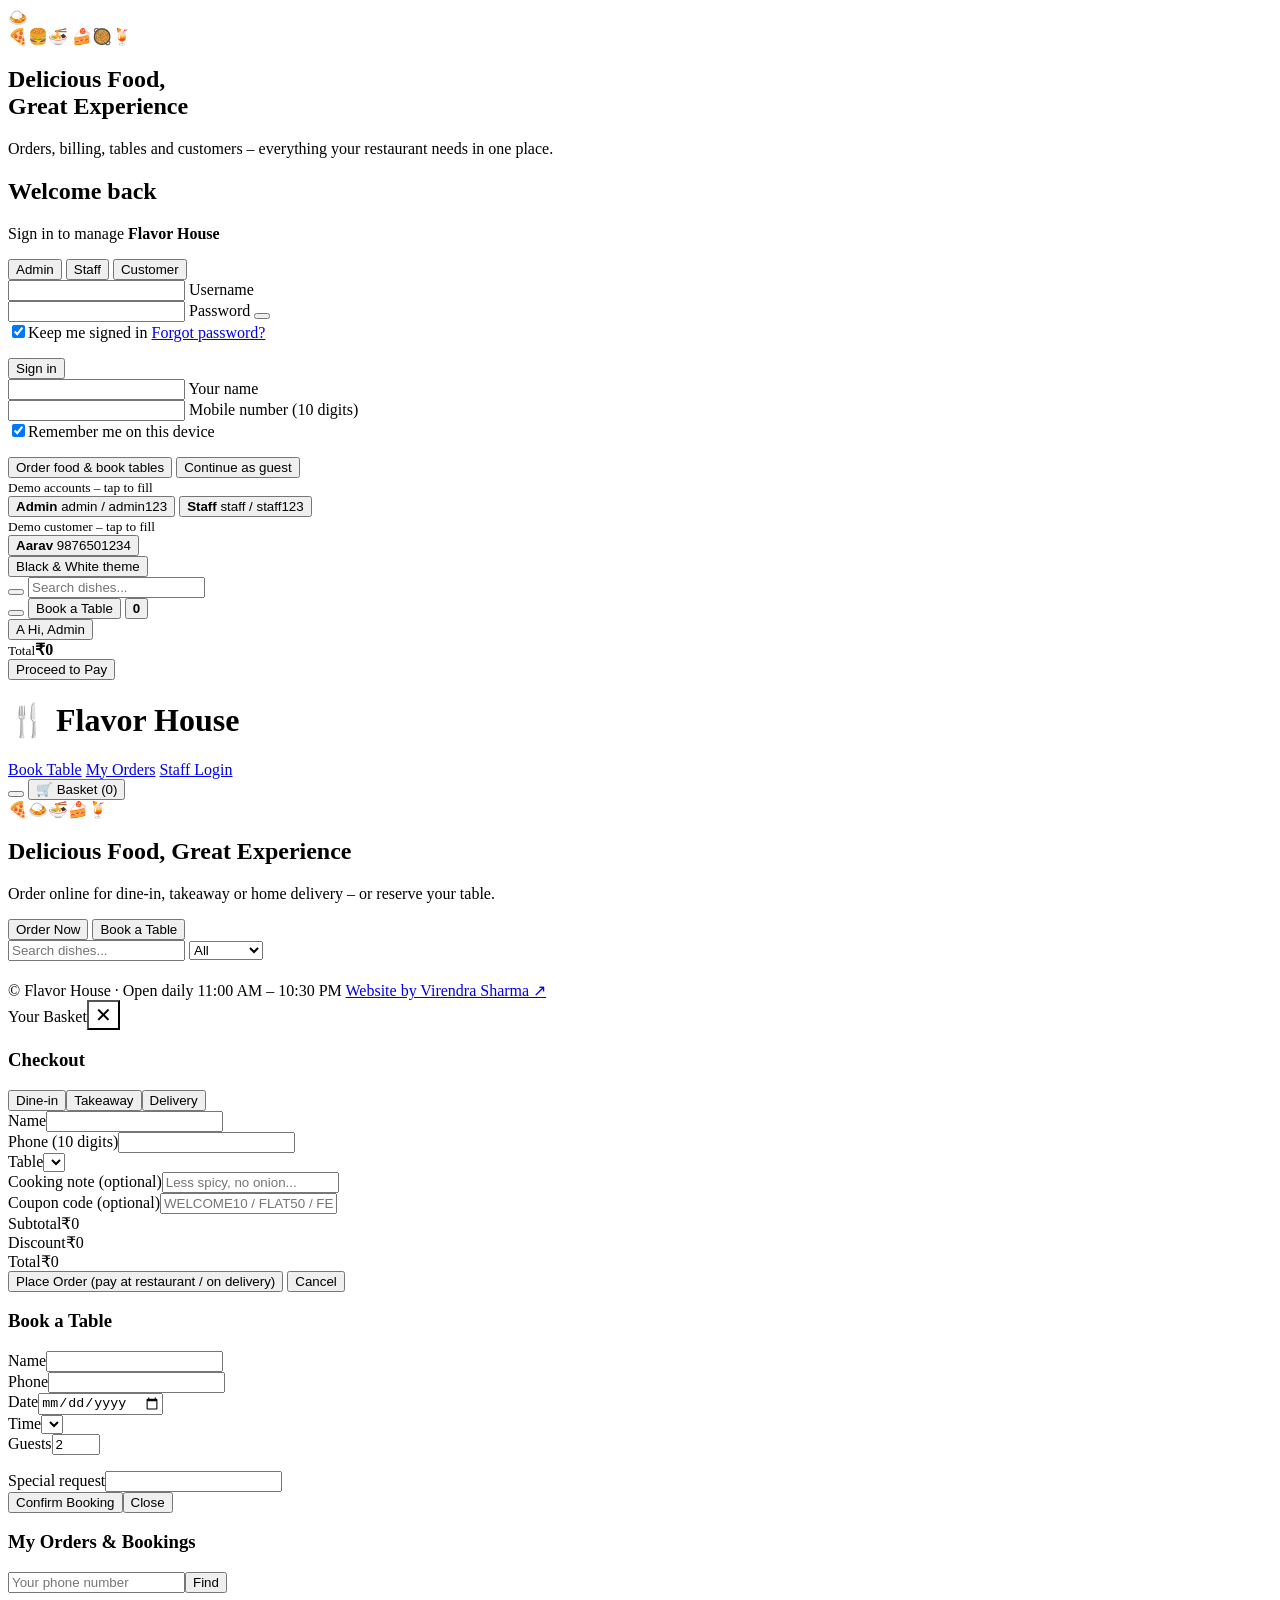
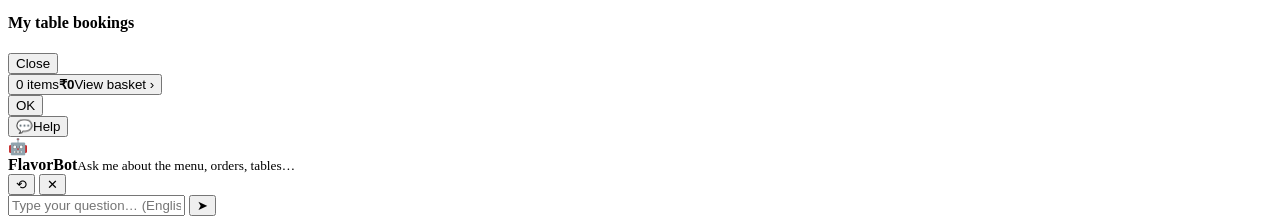
==== commit e1687bab: "Create index.html for restaurant management app Added a complete HTML structure for the Flavor House" ====
--- a/index.html
+++ b/index.html
@@ -208,7 +208,9 @@
             <div class="k-grid" id="kgrid"></div>
             <p id="kmsg" style="margin-top:20px"></p>
         </div>
-        <footer>© Flavor House · Open daily 11:00 AM – 10:30 PM</footer>
+        <footer>© Flavor House · Open daily 11:00 AM – 10:30 PM
+    <a href="developer/index.html" class="dev-credit">Website by Virendra Sharma ↗</a>
+</footer>
         <div class="k-scrim" id="kscrim" onclick="K.cart(0);K.close()"></div>
         <aside class="k-drawer" id="kdrawer">
             <div class="k-dh"><span>Your Basket</span><button onclick="K.cart(0)"
